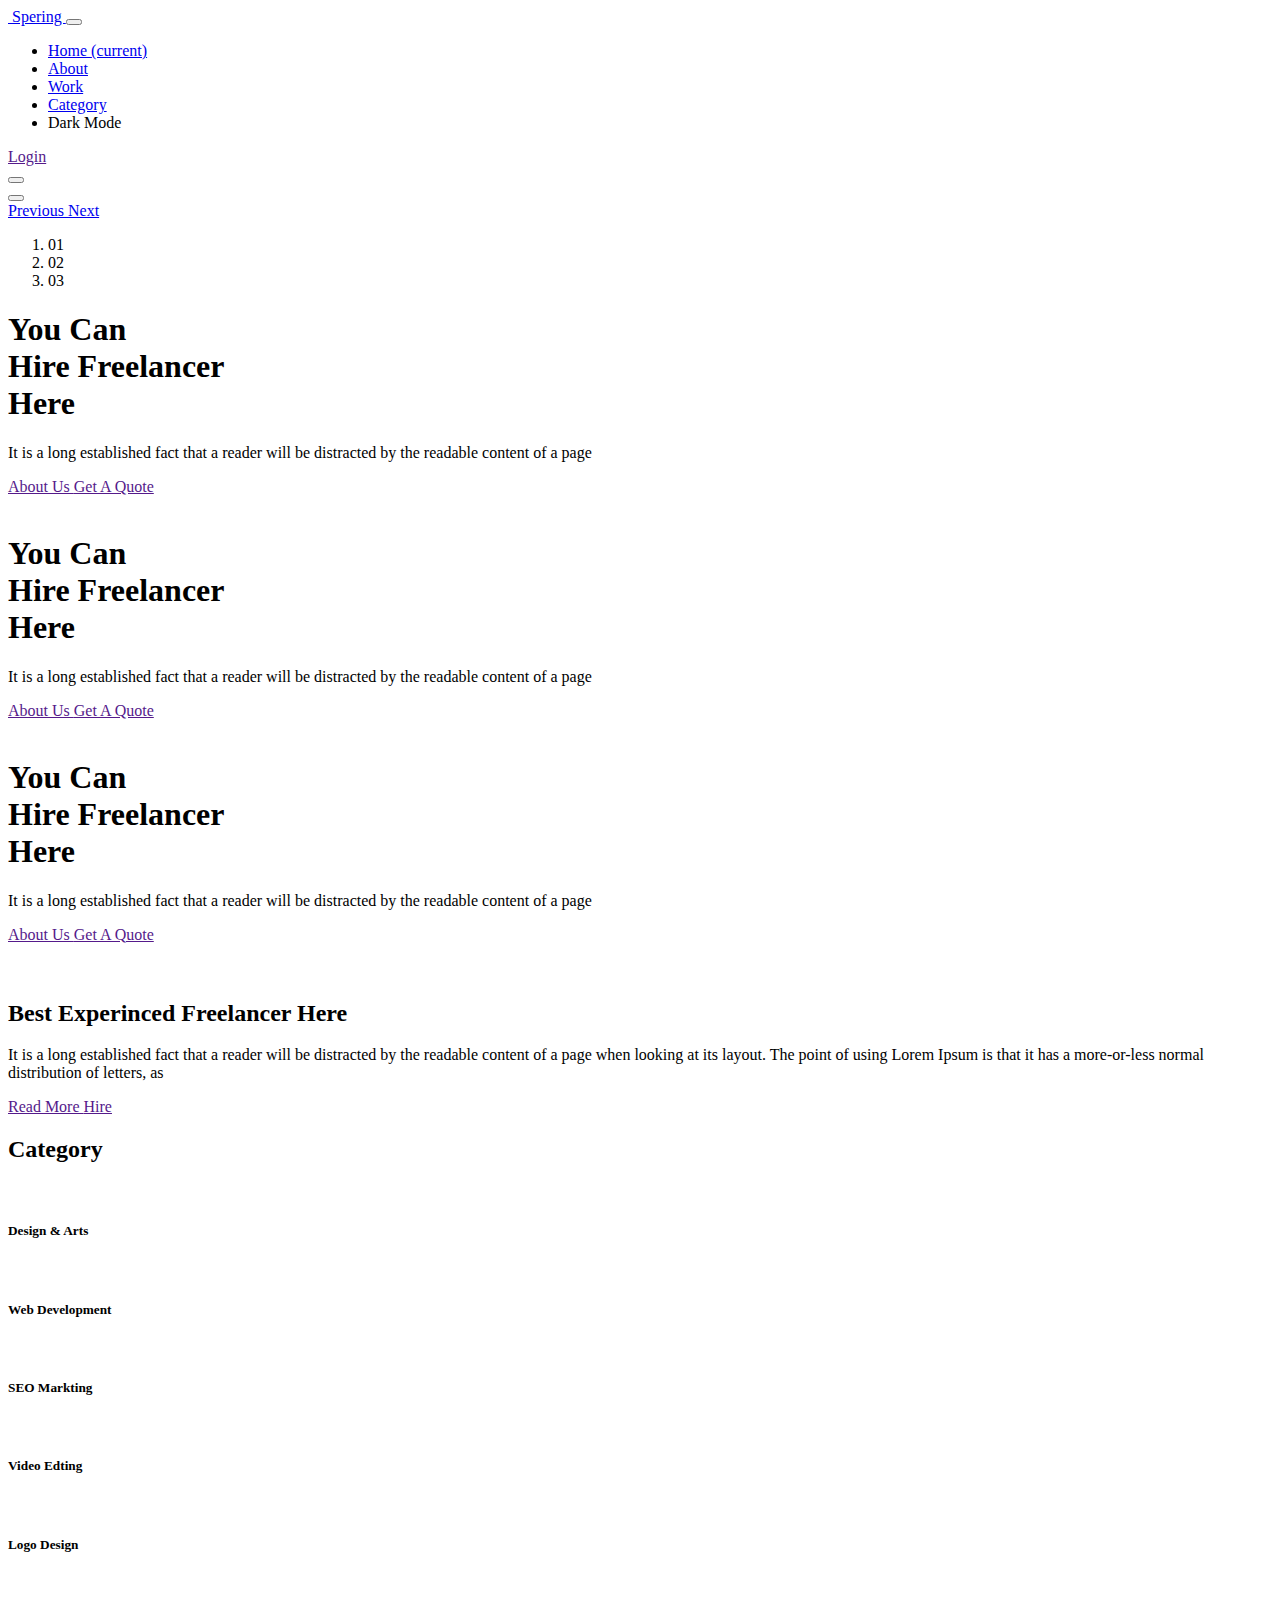
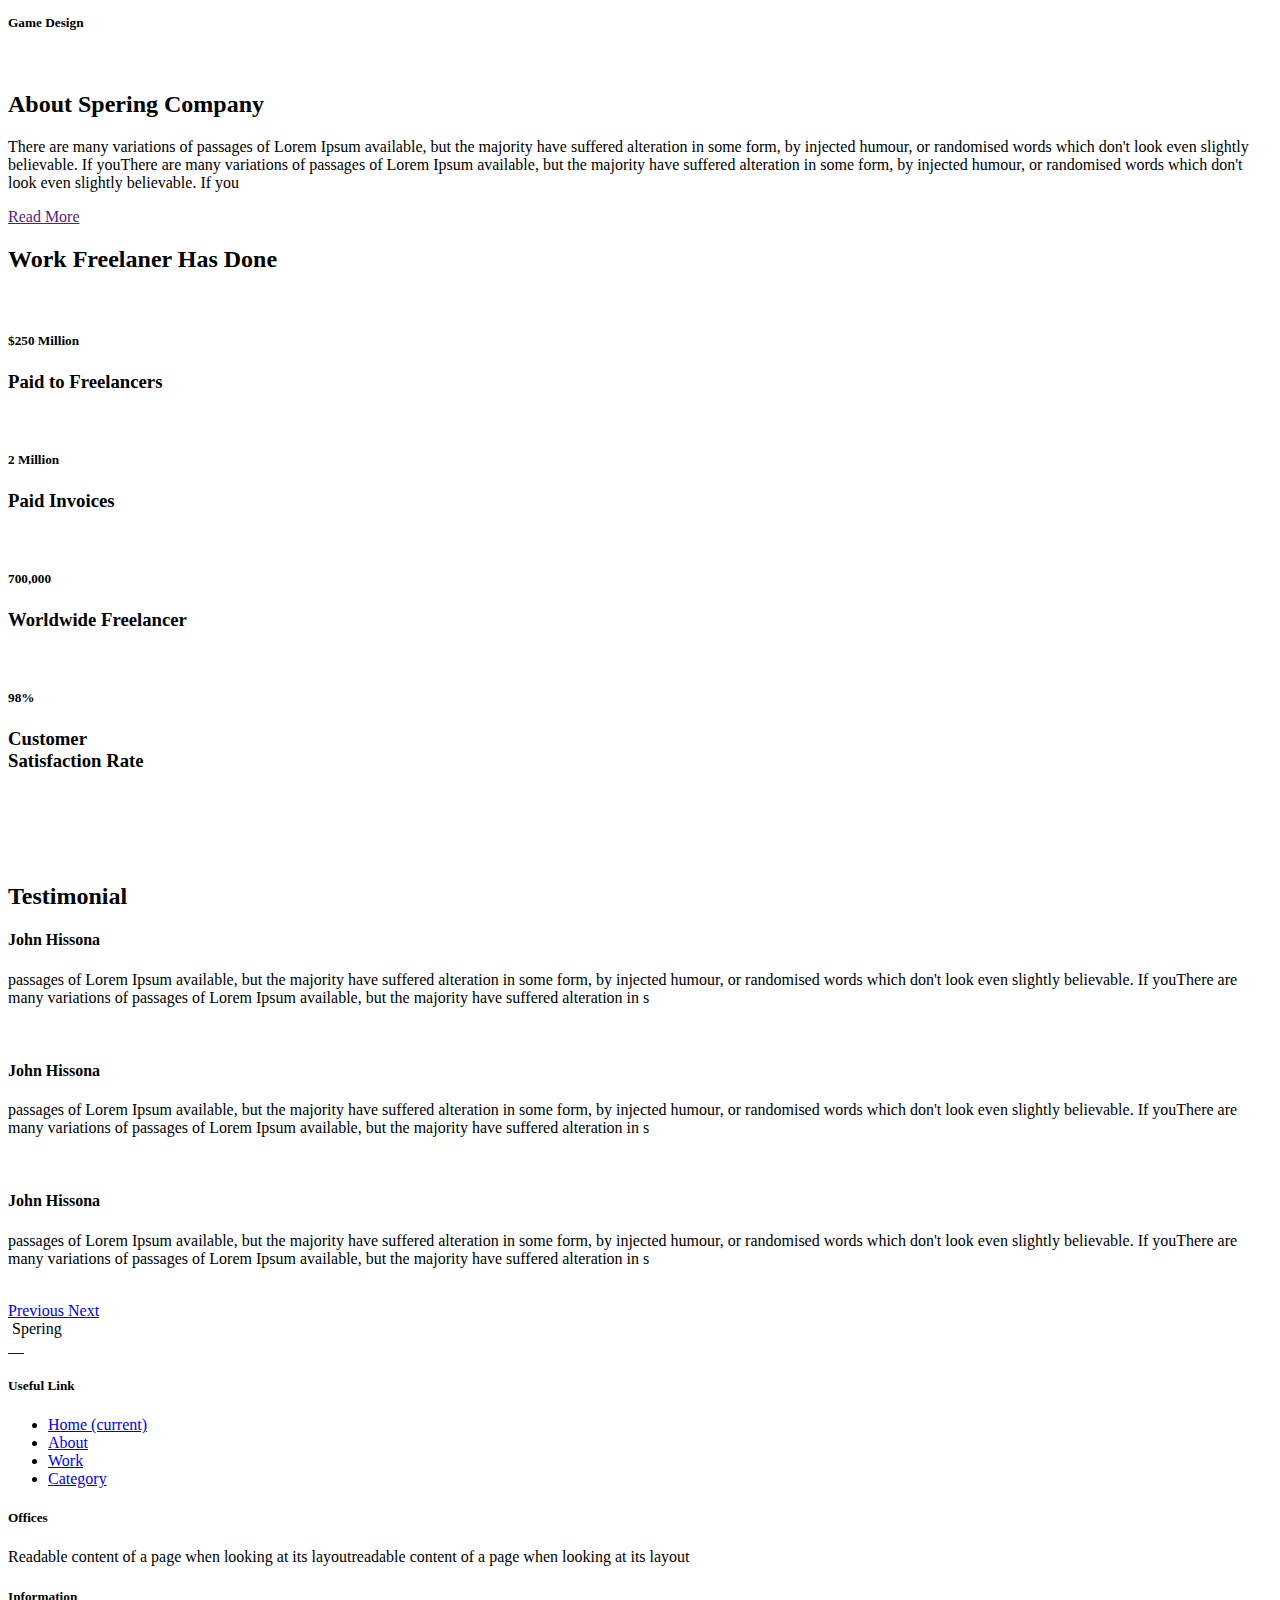
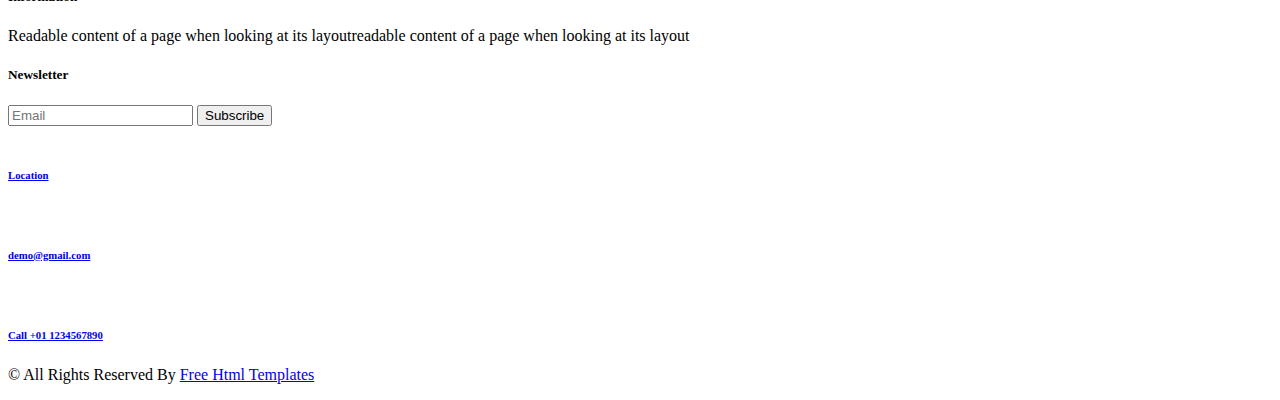
==== index.html @ f2f4b02d "Add files via upload" ====
<!DOCTYPE html>
<html>

<head>
  <!-- Basic -->
  <meta charset="utf-8" />
  <meta http-equiv="X-UA-Compatible" content="IE=edge" />
  <!-- Mobile Metas -->
  <meta name="viewport" content="width=device-width, initial-scale=1, shrink-to-fit=no" />
  <!-- Site Metas -->
  <meta name="keywords" content="" />
  <meta name="description" content="" />
  <meta name="author" content="" />

  <title>Spering</title>

  <!-- bootstrap core css -->
  <link rel="stylesheet" type="text/css" href="css/bootstrap.css" />

  <link href="https://fonts.googleapis.com/css?family=Poppins:400,700&display=swap" rel="stylesheet">
  <!-- Custom styles for this template -->
  <link href="css/style.css" rel="stylesheet" />
  <!-- responsive style -->
  <link href="css/responsive.css" rel="stylesheet" />
</head>

<body>
  <div class="hero_area">
    <!-- header section strats -->
    <header class="header_section">
      <div class="container-fluid">
        <nav class="navbar navbar-expand-lg custom_nav-container">
          <a class="navbar-brand" href="index.html">
            <img src="images/logo.png" alt="" />
            <span>
              Spering
            </span>
          </a>
          <button class="navbar-toggler" type="button" data-toggle="collapse" data-target="#navbarSupportedContent" aria-controls="navbarSupportedContent" aria-expanded="false" aria-label="Toggle navigation">
            <span class="navbar-toggler-icon"></span>
          </button>

          <div class="collapse navbar-collapse" id="navbarSupportedContent">
             <ul class="navbar-nav  ">
              <li class="nav-item ">
                <a class="nav-link" href="index.html">Home <span class="sr-only">(current)</span></a>
              </li>
              <li class="nav-item">
                <a class="nav-link" href="about.html"> About</a>
              </li>
              <li class="nav-item">
                <a class="nav-link" href="work.html">Work </a>
              </li>
              <li class="nav-item active">
                <a class="nav-link" href="category.html"> Category </a>
              </li>
              <li class="nav-item">
              <a class="nav-link" id="toggle-mode">Dark Mode</a>
              </li>
            </ul>
            <div class="user_option">
              <a href="">
                <span>
                  Login
                </span>
              </a>
              <form class="form-inline my-2 my-lg-0 ml-0 ml-lg-4 mb-3 mb-lg-0">
                <button class="btn  my-2 my-sm-0 nav_search-btn" type="submit"></button>
              </form>
            </div>
          </div>
          <div>
            <div class="custom_menu-btn ">
              <button>
                <span class=" s-1">

                </span>
                <span class="s-2">

                </span>
                <span class="s-3">

                </span>
              </button>
            </div>
          </div>

        </nav>
      </div>
    </header>
    <!-- end header section -->
    <!-- slider section -->
    <section class="slider_section ">
      <div class="carousel_btn-container">
        <a class="carousel-control-prev" href="#carouselExampleIndicators" role="button" data-slide="prev">
          <span class="sr-only">Previous</span>
        </a>
        <a class="carousel-control-next" href="#carouselExampleIndicators" role="button" data-slide="next">
          <span class="sr-only">Next</span>
        </a>
      </div>
      <div id="carouselExampleIndicators" class="carousel slide" data-ride="carousel">
        <ol class="carousel-indicators">
          <li data-target="#carouselExampleIndicators" data-slide-to="0" class="active">01</li>
          <li data-target="#carouselExampleIndicators" data-slide-to="1">02</li>
          <li data-target="#carouselExampleIndicators" data-slide-to="2">03</li>
        </ol>
        <div class="carousel-inner">
          <div class="carousel-item active">
            <div class="container-fluid">
              <div class="row">
                <div class="col-md-5 offset-md-1">
                  <div class="detail-box">
                    <h1>
                      You Can <br>
                      Hire Freelancer <br>
                      Here
                    </h1>
                    <p>
                      It is a long established fact that a reader will be distracted by
                      the readable content of a page
                    </p>
                    <div class="btn-box">
                      <a href="" class="btn-1">
                        About Us
                      </a>
                      <a href="" class="btn-2">
                        Get A Quote
                      </a>
                    </div>
                  </div>
                </div>
                <div class="offset-md-1 col-md-4 img-container">
                  <div class="img-box">
                    <img src="images/slider-img.png" alt="">
                  </div>
                </div>
              </div>
            </div>
          </div>
          <div class="carousel-item ">
            <div class="container-fluid">
              <div class="row">
                <div class="col-md-5 offset-md-1">
                  <div class="detail-box">
                    <h1>
                      You Can <br>
                      Hire Freelancer <br>
                      Here
                    </h1>
                    <p>
                      It is a long established fact that a reader will be distracted by
                      the readable content of a page
                    </p>
                    <div class="btn-box">
                      <a href="" class="btn-1">
                        About Us
                      </a>
                      <a href="" class="btn-2">
                        Get A Quote
                      </a>
                    </div>
                  </div>
                </div>
                <div class="offset-md-1 col-md-4 img-container">
                  <div class="img-box">
                    <img src="images/slider-img.png" alt="">
                  </div>
                </div>
              </div>
            </div>
          </div>
          <div class="carousel-item ">
            <div class="container-fluid">
              <div class="row">
                <div class="col-md-5 offset-md-1">
                  <div class="detail-box">
                    <h1>
                      You Can <br>
                      Hire Freelancer <br>
                      Here
                    </h1>
                    <p>
                      It is a long established fact that a reader will be distracted by
                      the readable content of a page
                    </p>
                    <div class="btn-box">
                      <a href="" class="btn-1">
                        About Us
                      </a>
                      <a href="" class="btn-2">
                        Get A Quote
                      </a>
                    </div>
                  </div>
                </div>
                <div class="offset-md-1 col-md-4 img-container">
                  <div class="img-box">
                    <img src="images/slider-img.png" alt="">
                  </div>
                </div>
              </div>
            </div>
          </div>
        </div>

      </div>

    </section>
    <!-- end slider section -->
  </div>


  <!-- experience section -->

  <section class="experience_section layout_padding">
    <div class="container">
      <div class="row">
        <div class="col-md-5">
          <div class="img-box">
            <img src="images/experience-img.jpg" alt="">
          </div>
        </div>
        <div class="col-md-7">
          <div class="detail-box">
            <div class="heading_container">
              <h2>
                Best Experinced Freelancer Here
              </h2>
            </div>
            <p>
              It is a long established fact that a reader will be distracted by the readable content of a page when looking at its layout. The point of using Lorem Ipsum is that it has a more-or-less normal distribution of letters, as
            </p>
            <div class="btn-box">
              <a href="" class="btn-1">
                Read More
              </a>
              <a href="" class="btn-2">
                Hire
              </a>
            </div>
          </div>
        </div>

      </div>
    </div>
  </section>

  <!-- end experience section -->

  <!-- category section -->

  <section class="category_section layout_padding">
    <div class="container">
      <div class="heading_container">
        <h2>
          Category
        </h2>
      </div>
      <div class="category_container">
        <div class="box">
          <div class="img-box">
            <img src="images/c1.png" alt="">
          </div>
          <div class="detail-box">
            <h5>
              Design & Arts
            </h5>
          </div>
        </div>
        <div class="box">
          <div class="img-box">
            <img src="images/c2.png" alt="">
          </div>
          <div class="detail-box">
            <h5>
              Web Development
            </h5>
          </div>
        </div>
        <div class="box">
          <div class="img-box">
            <img src="images/c3.png" alt="">
          </div>
          <div class="detail-box">
            <h5>
              SEO Markting
            </h5>
          </div>
        </div>
        <div class="box">
          <div class="img-box">
            <img src="images/c4.png" alt="">
          </div>
          <div class="detail-box">
            <h5>
              Video Edting
            </h5>
          </div>
        </div>
        <div class="box">
          <div class="img-box">
            <img src="images/c5.png" alt="">
          </div>
          <div class="detail-box">
            <h5>
              Logo Design
            </h5>
          </div>
        </div>
        <div class="box">
          <div class="img-box">
            <img src="images/c6.png" alt="">
          </div>
          <div class="detail-box">
            <h5>
              Game Design
            </h5>
          </div>
        </div>
      </div>
    </div>
  </section>


  <!-- end category section -->

  <!-- about section -->

  <section class="about_section layout_padding">
    <div class="container">
      <div class="row">
        <div class="col-md-10 col-lg-9 mx-auto">
          <div class="img-box">
            <img src="images/about-img.jpg" alt="">
          </div>
        </div>
      </div>
      <div class="detail-box">
        <h2>
          About Spering Company
        </h2>
        <p>
          There are many variations of passages of Lorem Ipsum available, but the majority have suffered alteration in some form, by injected humour, or randomised words which don't look even slightly believable. If youThere are many variations of passages of Lorem Ipsum available, but the majority have suffered alteration in some form, by injected humour, or randomised words which don't look even slightly believable. If you
        </p>
        <a href="">
          Read More
        </a>
      </div>
    </div>
  </section>

  <!-- end about section -->

  <!-- freelance section -->

  <section class="freelance_section ">
    <div id="accordion">
      <div class="container-fluid">
        <div class="row">
          <div class="col-md-5 offset-md-1">
            <div class="detail-box">
              <div class="heading_container">
                <h2>
                  Work Freelaner Has Done
                </h2>
              </div>
              <div class="tab_container">
                <div class="t-link-box" data-toggle="collapse" data-target="#collapseOne" aria-expanded="true" aria-controls="collapseOne">
                  <div class="img-box">
                    <img src="images/f1.png" alt="">
                  </div>
                  <div class="detail-box">
                    <h5>
                      $250 Million
                    </h5>
                    <h3>
                      Paid to Freelancers
                    </h3>
                  </div>
                </div>
                <div class="t-link-box collapsed" data-toggle="collapse" data-target="#collapseTwo" aria-expanded="false" aria-controls="collapseTwo">
                  <div class="img-box">
                    <img src="images/f2.png" alt="">
                  </div>
                  <div class="detail-box">
                    <h5>
                      2 Million
                    </h5>
                    <h3>
                      Paid Invoices
                    </h3>
                  </div>
                </div>
                <div class="t-link-box collapsed" data-toggle="collapse" data-target="#collapseThree" aria-expanded="false" aria-controls="collapseThree">
                  <div class="img-box">
                    <img src="images/f3.png" alt="">
                  </div>
                  <div class="detail-box">
                    <h5>
                      700,000
                    </h5>
                    <h3>
                      Worldwide Freelancer
                    </h3>
                  </div>
                </div>
                <div class="t-link-box collapsed" data-toggle="collapse" data-target="#collapseFour" aria-expanded="false" aria-controls="collapseFour">
                  <div class="img-box">
                    <img src="images/f4.png" alt="">
                  </div>
                  <div class="detail-box">
                    <h5>
                      98%
                    </h5>
                    <h3>
                      Customer <br>
                      Satisfaction Rate
                    </h3>
                  </div>
                </div>
              </div>
            </div>
          </div>
          <div class="col-md-6">
            <div class="collapse show" id="collapseOne" aria-labelledby="headingOne" data-parent="#accordion">
              <div class="img-box">
                <img src="images/freelance-img.jpg" alt="">
              </div>
            </div>
            <div class="collapse" id="collapseTwo" aria-labelledby="headingTwo" data-parent="#accordion">
              <div class="img-box">
                <img src="images/freelance-img.jpg" alt="">
              </div>
            </div>
            <div class="collapse" id="collapseThree" aria-labelledby="headingThree" data-parent="#accordion">
              <div class="img-box">
                <img src="images/freelance-img.jpg" alt="">
              </div>
            </div>
            <div class="collapse" id="collapseFour" aria-labelledby="headingfour" data-parent="#accordion">
              <div class="img-box">
                <img src="images/freelance-img.jpg" alt="">
              </div>
            </div>
          </div>
        </div>
      </div>
    </div>
  </section>

  <!-- end freelance section -->

  <!-- client section -->

  <section class="client_section layout_padding">
    <div class="container">
      <div class="row">
        <div class="col-lg-9 col-md-10 mx-auto">
          <div class="heading_container">
            <h2>
              Testimonial
            </h2>
          </div>
          <div id="carouselExampleControls" class="carousel slide" data-ride="carousel">
            <div class="carousel-inner">
              <div class="carousel-item active">
                <div class="detail-box">
                  <h4>
                    John Hissona
                  </h4>
                  <p>
                    passages of Lorem Ipsum available, but the majority have suffered alteration in some form, by injected humour, or randomised words which don't look even slightly believable. If youThere are many variations of passages of Lorem Ipsum available, but the majority have suffered alteration in s
                  </p>
                  <img src="images/quote.png" alt="">
                </div>
              </div>
              <div class="carousel-item">
                <div class="detail-box">
                  <h4>
                    John Hissona
                  </h4>
                  <p>
                    passages of Lorem Ipsum available, but the majority have suffered alteration in some form, by injected humour, or randomised words which don't look even slightly believable. If youThere are many variations of passages of Lorem Ipsum available, but the majority have suffered alteration in s
                  </p>
                  <img src="images/quote.png" alt="">
                </div>
              </div>
              <div class="carousel-item">
                <div class="detail-box">
                  <h4>
                    John Hissona
                  </h4>
                  <p>
                    passages of Lorem Ipsum available, but the majority have suffered alteration in some form, by injected humour, or randomised words which don't look even slightly believable. If youThere are many variations of passages of Lorem Ipsum available, but the majority have suffered alteration in s
                  </p>
                  <img src="images/quote.png" alt="">
                </div>
              </div>
            </div>
            <a class="carousel-control-prev" href="#carouselExampleControls" role="button" data-slide="prev">
              <span class="sr-only">Previous</span>
            </a>
            <a class="carousel-control-next" href="#carouselExampleControls" role="button" data-slide="next">
              <span class="sr-only">Next</span>
            </a>
          </div>
        </div>
      </div>
    </div>
  </section>

  <!-- end client section -->



  <!-- info section -->

  <section class="info_section ">
    <div class="info_container layout_padding-top">
      <div class="container">
        <div class="info_top">
          <div class="info_logo">
            <img src="images/logo.png" alt="" />
            <span>
              Spering
            </span>
          </div>
          <div class="social_box">
            <a href="#">
              <img src="images/fb.png" alt="">
            </a>
            <a href="#">
              <img src="images/twitter.png" alt="">
            </a>
            <a href="#">
              <img src="images/linkedin.png" alt="">
            </a>
            <a href="#">
              <img src="images/instagram.png" alt="">
            </a>
            <a href="#">
              <img src="images/youtube.png" alt="">
            </a>
          </div>
        </div>

        <div class="info_main">
          <div class="row">
            <div class="col-md-3 col-lg-2">
              <div class="info_link-box">
                <h5>
                  Useful Link
                </h5>
                <ul>
                  <li class=" active">
                    <a class="" href="index.html">Home <span class="sr-only">(current)</span></a>
                  </li>
                  <li class="">
                    <a class="" href="about.html">About </a>
                  </li>
                  <li class="">
                    <a class="" href="work.html">Work </a>
                  </li>
                  <li class="">
                    <a class="" href="category.html">Category </a>
                  </li>
                </ul>
              </div>
            </div>
            <div class="col-md-3 ">
              <h5>
                Offices
              </h5>
              <p>
                Readable content of a page when looking at its layoutreadable content of a page when looking at its layout
              </p>
            </div>

            <div class="col-md-3 col-lg-2 offset-lg-1">
              <h5>
                Information
              </h5>
              <p>
                Readable content of a page when looking at its layoutreadable content of a page when looking at its layout
              </p>
            </div>

            <div class="col-md-3  offset-lg-1">
              <div class="info_form ">
                <h5>
                  Newsletter
                </h5>
                <form action="">
                  <input type="email" placeholder="Email">
                  <button>
                    Subscribe
                  </button>
                </form>
              </div>
            </div>
          </div>
        </div>
        <div class="row">
          <div class="col-lg-9 col-md-10 mx-auto">
            <div class="info_contact layout_padding2">
              <div class="row">
                <div class="col-md-3">
                  <a href="#" class="link-box">
                    <div class="img-box">
                      <img src="images/location.png" alt="">
                    </div>
                    <div class="detail-box">
                      <h6>
                        Location
                      </h6>
                    </div>
                  </a>
                </div>
                <div class="col-md-4">
                  <a href="#" class="link-box">
                    <div class="img-box">
                      <img src="images/mail.png" alt="">
                    </div>
                    <div class="detail-box">
                      <h6>
                        demo@gmail.com
                      </h6>
                    </div>
                  </a>
                </div>
                <div class="col-md-5">
                  <a href="#" class="link-box">
                    <div class="img-box">
                      <img src="images/call.png" alt="">
                    </div>
                    <div class="detail-box">
                      <h6>
                        Call +01 1234567890
                      </h6>
                    </div>
                  </a>
                </div>
              </div>
            </div>
          </div>
        </div>

      </div>
    </div>
  </section>

  <!-- end info section -->

  <!-- footer section -->
  <footer class="container-fluid footer_section ">
    <div class="container">
      <p>
        &copy; <span id="displayDate"></span> All Rights Reserved By
        <a href="https://html.design/">Free Html Templates</a>
      </p>
    </div>
  </footer>
  <!-- end  footer section -->


  <script src="js/jquery-3.4.1.min.js"></script>
  <script src="js/bootstrap.js"></script>
  <script src="js/custom.js"></script>
<script>
        const backToTop = document.createElement('button');
        backToTop.innerHTML = "↑";
        backToTop.style.cssText = "position:fixed; bottom:20px; right:20px; background:orange; color:white; border:none; padding:10px; border-radius:5px; display:none; cursor:pointer; font-size:20px;";
        document.body.appendChild(backToTop);

        window.addEventListener('scroll', () => {
            if (window.scrollY > 300) {
                backToTop.style.display = "block";
            } else {
                backToTop.style.display = "none";
            }
        });

        backToTop.addEventListener('click', () => {
            window.scrollTo({ top: 0, behavior: 'smooth' });
        });

        document.addEventListener("DOMContentLoaded", function () {
    document.getElementById("toggle-mode").onclick = function () {
        document.body.classList.toggle("dark-mode");
    };
});
    </script>
</body>

</body>
</body>

</html>
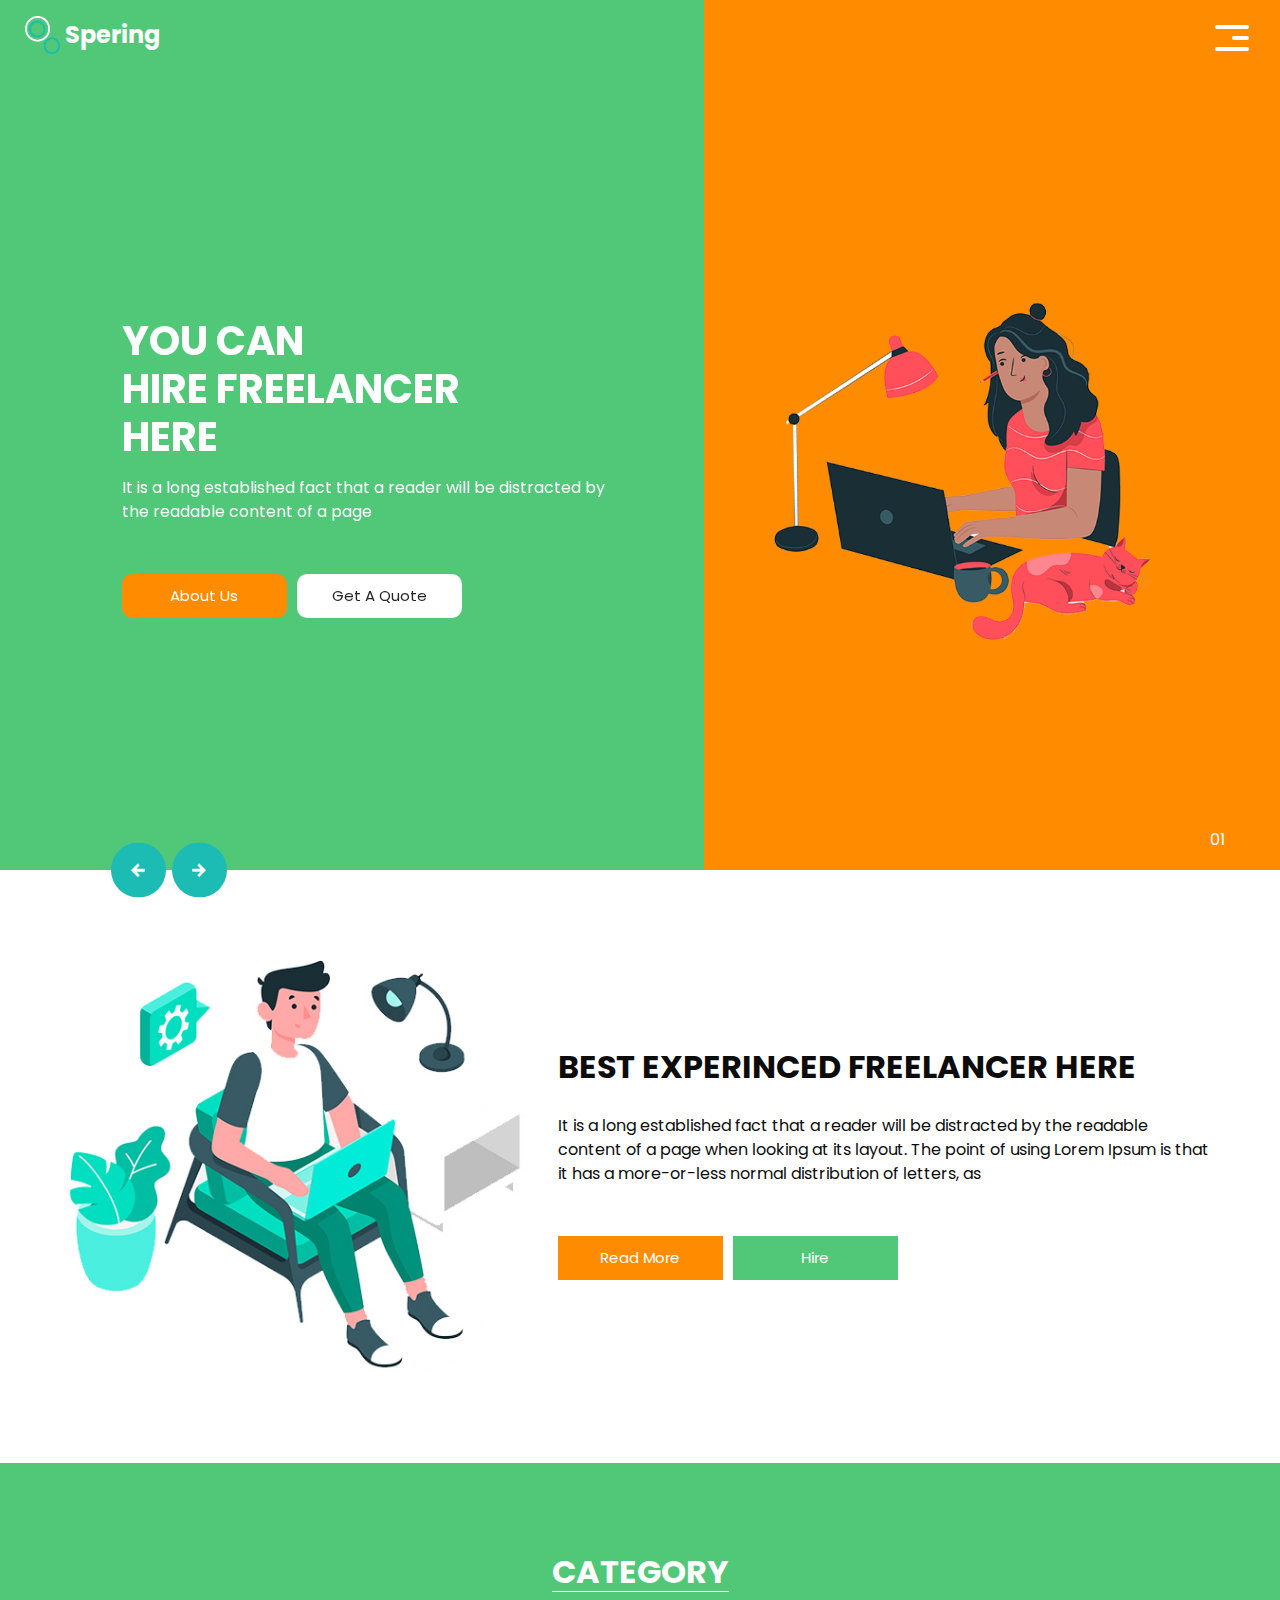
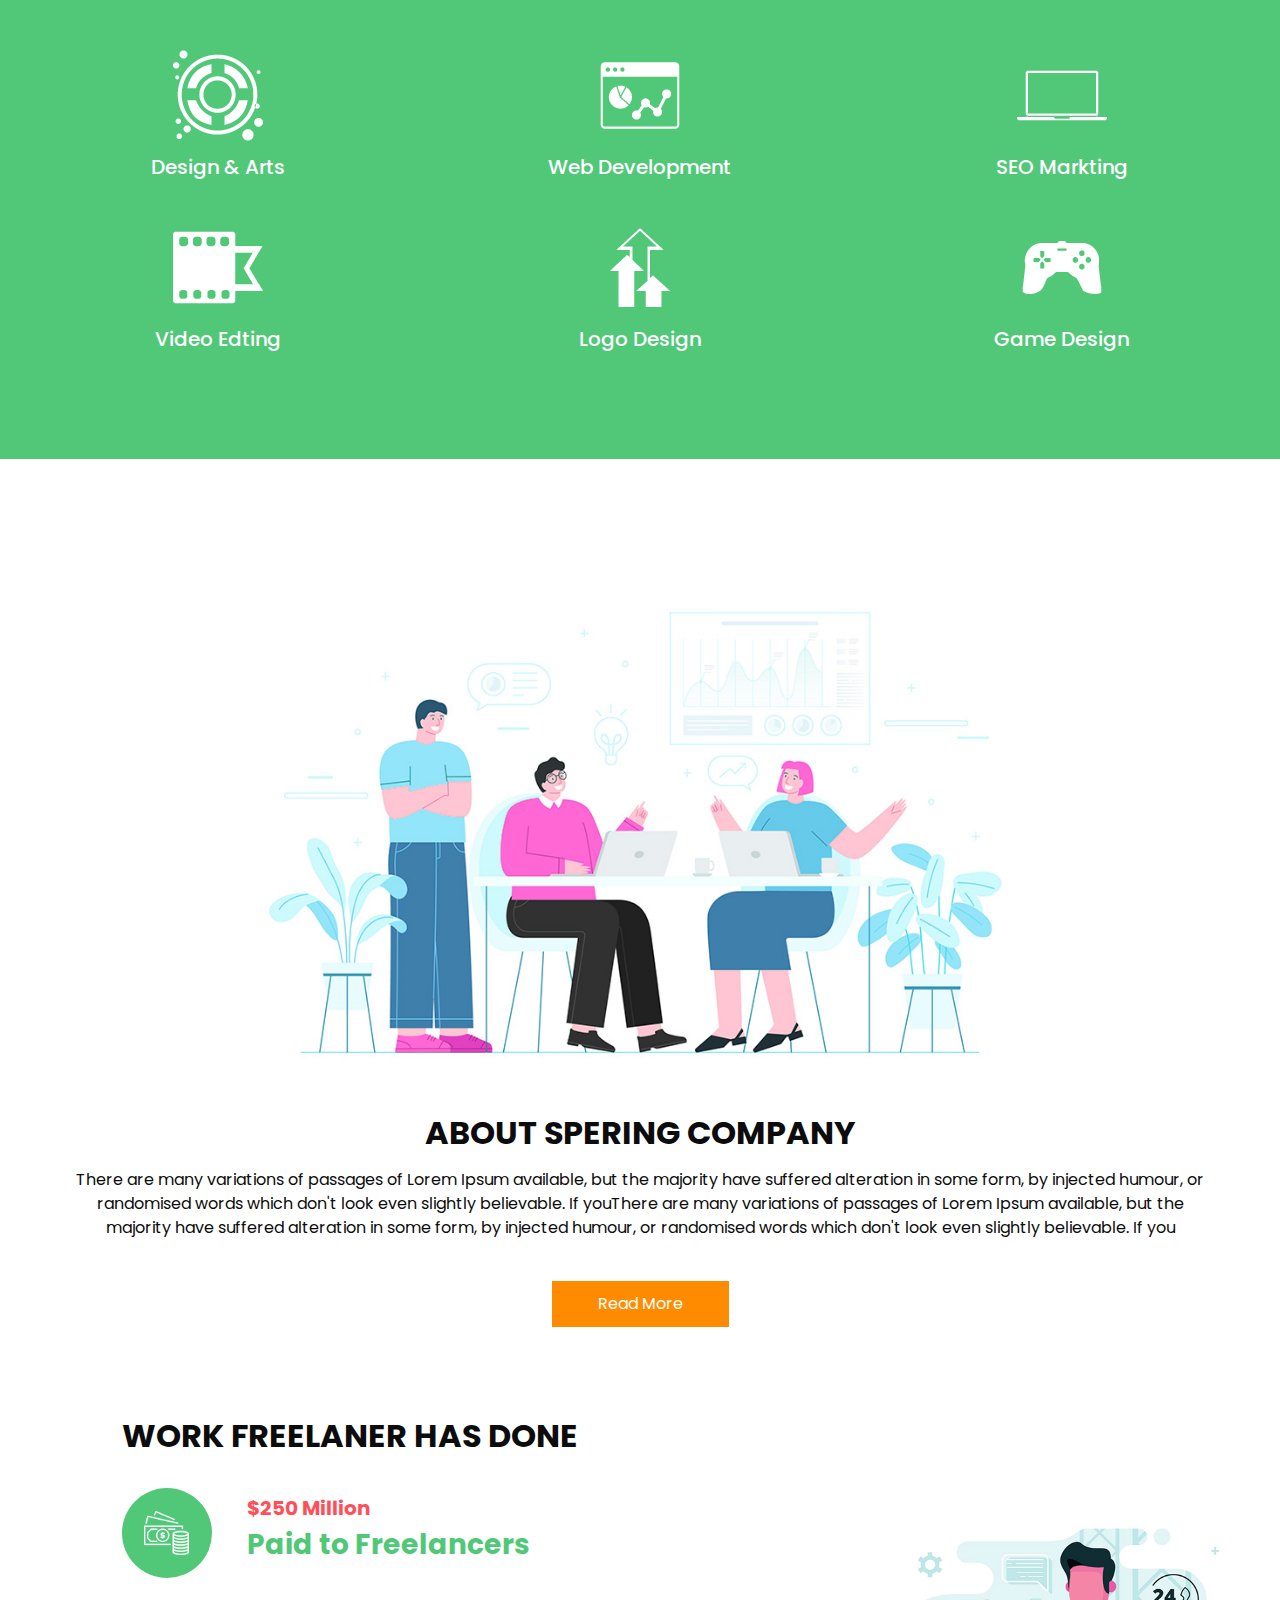
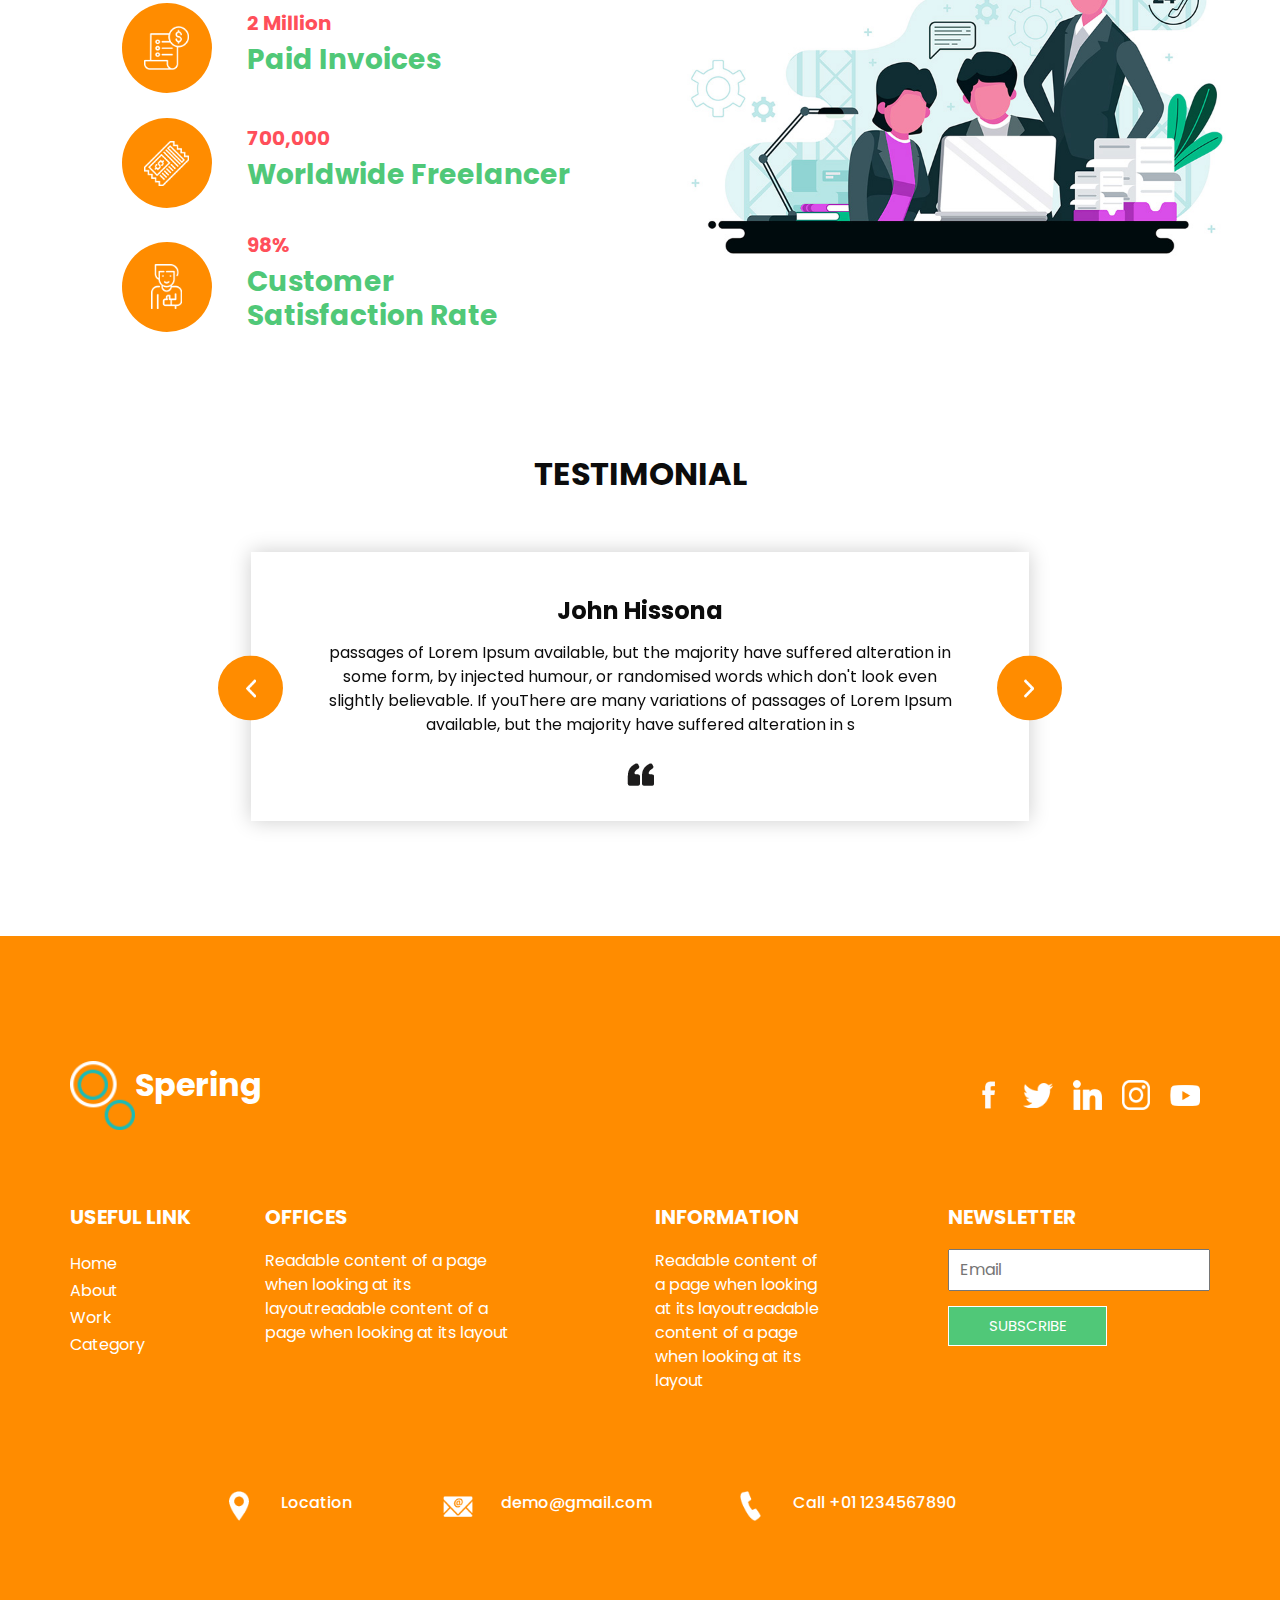
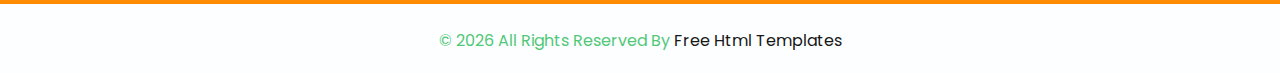
==== commit e11d0091: "Update index.html" ====
--- a/index.html
+++ b/index.html
@@ -690,10 +690,20 @@
         document.body.classList.toggle("dark-mode");
     };
 });
+
+        function updateTime() {
+            document.getElementById('time').innerText = new Date().toLocaleTimeString();
+        }
+        setInterval(updateTime, 1000);
+        
+        function changeBackground() {
+            document.body.style.backgroundColor = '#' + Math.floor(Math.random()*16777215).toString(16);
+        }
+    
     </script>
 </body>
 
 </body>
 </body>
 
-</html>+</html>
--- a/css/style.css
+++ b/css/style.css
@@ -0,0 +1,893 @@
+body {
+  font-family: 'Poppins', sans-serif;
+  color: #0c0c0c;
+  background-color: #ffffff;
+}
+
+.layout_padding {
+  padding-top: 90px;
+  padding-bottom: 90px;
+}
+
+.layout_padding2 {
+  padding: 45px 0;
+}
+
+.layout_padding2-top {
+  padding-top: 45px;
+  padding-bottom: 45px;
+}
+
+.layout_padding2-bottom {
+  padding-bottom: 45px;
+}
+
+.layout_padding-top {
+  padding-top: 90px;
+}
+
+.layout_padding-bottom {
+  padding-bottom: 90px;
+}
+
+.heading_container {
+  display: -webkit-box;
+  display: -ms-flexbox;
+  display: flex;
+}
+
+.heading_container h2 {
+  font-weight: bold;
+  text-transform: uppercase;
+}
+
+/*header section*/
+.hero_area {
+  height: calc(100vh - 30px);
+  background: -webkit-gradient(linear, left top, right top, color-stop(55%, #1a2e35), color-stop(55%, #1cbbb4));
+  background: linear-gradient(to right, #50C878 55%, darkorange 55%);
+  display: -webkit-box;
+  display: -ms-flexbox;
+  display: flex;
+  -webkit-box-orient: vertical;
+  -webkit-box-direction: normal;
+      -ms-flex-direction: column;
+          flex-direction: column;
+  position: relative;
+}
+
+.sub_page .hero_area {
+  height: auto;
+  background: none;
+  background-color: darkorange;
+}
+
+.hero_area.sub_pages {
+  height: auto;
+}
+
+.header_section {
+  overflow-x: hidden;
+}
+
+.header_section .container-fluid {
+  padding-right: 25px;
+  padding-left: 25px;
+}
+
+.header_section .nav_container {
+  margin: 0 auto;
+}
+
+.header_section .user_option {
+  display: -webkit-box;
+  display: -ms-flexbox;
+  display: flex;
+  -webkit-box-align: center;
+      -ms-flex-align: center;
+          align-items: center;
+}
+
+.header_section .user_option a {
+  display: -webkit-box;
+  display: -ms-flexbox;
+  display: flex;
+  color: #ffffff;
+  -webkit-box-align: center;
+      -ms-flex-align: center;
+          align-items: center;
+}
+
+.header_section .user_option a img {
+  min-width: 20px;
+  height: 20px;
+  margin-right: 5px;
+}
+
+.custom_nav-container.navbar-expand-lg .navbar-nav .nav-item .nav-link {
+  padding: 10px 15px;
+  color: #ffffff;
+  text-align: center;
+}
+
+a,
+a:hover,
+a:focus {
+  text-decoration: none;
+}
+
+a:hover,
+a:focus {
+  color: initial;
+}
+
+.btn,
+.btn:focus {
+  outline: none !important;
+  -webkit-box-shadow: none;
+          box-shadow: none;
+}
+
+.custom_nav-container .nav_search-btn {
+  background-image: url(../images/search-icon.png);
+  background-size: 17px;
+  background-repeat: no-repeat;
+  background-position-y: 7px;
+  width: 35px;
+  height: 35px;
+  padding: 0;
+  border: none;
+}
+
+.custom_nav-container form {
+  padding-top: 7px;
+}
+
+.navbar-brand {
+  margin-right: 5%;
+  display: -webkit-box;
+  display: -ms-flexbox;
+  display: flex;
+  -webkit-box-align: center;
+      -ms-flex-align: center;
+          align-items: center;
+}
+
+.navbar-brand img {
+  width: 35px;
+  margin-right: 5px;
+}
+
+.navbar-brand span {
+  font-weight: bold;
+  color: #ffffff;
+  font-size: 24px;
+}
+.dark-mode {
+    background-color: #222;
+    color: #fff;
+}
+
+.dark-mode .navbar,
+.dark-mode .footer_section,
+.dark-mode .hero_area,
+.dark-mode .info_section {
+    background-color: #1a2e35;
+}
+
+.dark-mode button {
+    background-color: #1a2e35;
+    color: white;
+}
+.custom_nav-container {
+  z-index: 99999;
+  padding: 0;
+  height: 70px;
+}
+
+.custom_nav-container .navbar-toggler {
+  outline: none;
+}
+
+.custom_nav-container .navbar-toggler .navbar-toggler-icon {
+  background-image: url(../images/menu.png);
+  background-size: 30px;
+  width: 32px;
+  height: 32px;
+}
+
+.lg_toggl-btn {
+  background-color: transparent;
+  border: none;
+  outline: none;
+  width: 56px;
+  height: 40px;
+  cursor: pointer;
+}
+
+.lg_toggl-btn:focus {
+  outline: none;
+}
+
+.login_btn-container {
+  padding-top: 30px;
+}
+
+.login_btn-container a {
+  color: #1cbbb4;
+  text-transform: uppercase;
+}
+
+/*end header section*/
+/* slider section */
+.slider_section {
+  -webkit-box-flex: 1;
+      -ms-flex: 1;
+          flex: 1;
+  display: -webkit-box;
+  display: -ms-flexbox;
+  display: flex;
+  -webkit-box-align: center;
+      -ms-flex-align: center;
+          align-items: center;
+  position: relative;
+}
+
+.slider_section .row {
+  -webkit-box-align: center;
+      -ms-flex-align: center;
+          align-items: center;
+}
+
+.slider_section .row > div {
+  position: unset;
+}
+
+.slider_section .detail-box h1 {
+  color: #ffffff;
+  font-weight: bold;
+  text-transform: uppercase;
+}
+
+.slider_section .detail-box p {
+  color: #ffffff;
+  margin-top: 15px;
+}
+
+.slider_section .detail-box .btn-box {
+  display: -webkit-box;
+  display: -ms-flexbox;
+  display: flex;
+  -ms-flex-wrap: wrap;
+      flex-wrap: wrap;
+  margin: 45px -5px 0 -5px;
+}
+
+.slider_section .detail-box .btn-box a {
+  text-align: center;
+  width: 165px;
+  font-size: 15px;
+  margin: 5px;
+}
+
+.slider_section .detail-box .btn-box .btn-1 {
+  display: inline-block;
+  padding: 10px 0;
+  background-color: darkorange;
+  color: #ffffff;
+  -webkit-transition: all 0.3s;
+  transition: all 0.3s;
+  border: 1px solid transparent;
+  border-radius: 10px;
+}
+
+.slider_section .detail-box .btn-box .btn-1:hover {
+  background-color: #1a2e35;
+  border-color: whitesmoke;
+  color: white;
+}
+
+.slider_section .detail-box .btn-box .btn-2 {
+  display: inline-block;
+  padding: 10px 0;
+  background-color: #ffffff;
+  color: #252525;
+  -webkit-transition: all 0.3s;
+  transition: all 0.3s;
+  border: 1px solid transparent;
+  border-radius: 10px;
+}
+
+.slider_section .detail-box .btn-box .btn-2:hover {
+  background-color: transparent;
+  border-color: #ffffff;
+  color: #ffffff;
+}
+
+.slider_section .img-container .img-box img {
+  width: 100%;
+}
+
+.slider_section #carouselExampleIndicators {
+  position: unset;
+  width: 100%;
+}
+
+.slider_section .carousel_btn-container {
+  width: 120px;
+  position: absolute;
+  bottom: 0;
+  display: -webkit-box;
+  display: -ms-flexbox;
+  display: flex;
+  -webkit-box-pack: justify;
+      -ms-flex-pack: justify;
+          justify-content: space-between;
+  left: 8.5%;
+  z-index: 999;
+  -webkit-transform: translateY(50%);
+          transform: translateY(50%);
+}
+
+.slider_section .carousel_btn-container .carousel-control-prev,
+.slider_section .carousel_btn-container .carousel-control-next {
+  position: relative;
+  width: 55px;
+  height: 55px;
+  border: none;
+  border-radius: 100%;
+  opacity: 1;
+  background-repeat: no-repeat;
+  background-size: 14px;
+  background-position: center;
+  background-color: #1cbbb4;
+  margin: 2px;
+}
+
+.slider_section .carousel_btn-container .carousel-control-prev:hover,
+.slider_section .carousel_btn-container .carousel-control-next:hover {
+  background-color: #ff4f5a;
+}
+
+.slider_section .carousel_btn-container .carousel-control-prev {
+  background-image: url(../images/prev.png);
+}
+
+.slider_section .carousel_btn-container .carousel-control-next {
+  background-image: url(../images/next.png);
+}
+
+.slider_section ol.carousel-indicators {
+  margin: 0;
+  width: 75px;
+  bottom: 45px;
+  left: initial;
+  right: 25px;
+}
+
+.slider_section ol.carousel-indicators li {
+  border-radius: 100%;
+  text-indent: 0px;
+  text-align: center;
+  line-height: 55px;
+  color: #ffffff;
+  background-color: transparent;
+  opacity: 1;
+  display: none;
+}
+
+.slider_section ol.carousel-indicators li.active {
+  display: block;
+}
+
+.experience_section .row {
+  -webkit-box-align: center;
+      -ms-flex-align: center;
+          align-items: center;
+}
+
+.experience_section .detail-box p {
+  margin-top: 20px;
+}
+
+.experience_section .detail-box .btn-box {
+  display: -webkit-box;
+  display: -ms-flexbox;
+  display: flex;
+  -ms-flex-wrap: wrap;
+      flex-wrap: wrap;
+  margin: 45px -5px 0 -5px;
+}
+
+.experience_section .detail-box .btn-box a {
+  text-align: center;
+  width: 165px;
+  font-size: 15px;
+  margin: 5px;
+}
+
+.experience_section .detail-box .btn-box .btn-1 {
+  display: inline-block;
+  padding: 10px 0;
+  background-color: darkorange;
+  color: #ffffff;
+  -webkit-transition: all 0.3s;
+  transition: all 0.3s;
+  border: 1px solid transparent;
+  border-radius: 0;
+}
+
+.experience_section .detail-box .btn-box .btn-1:hover {
+  background-color: transparent;
+  border-color: #ff4f5a;
+  color: #ff4f5a;
+}
+
+.experience_section .detail-box .btn-box .btn-2 {
+  display: inline-block;
+  padding: 10px 0;
+  background-color: #50C878;
+  color: #ffffff;
+  -webkit-transition: all 0.3s;
+  transition: all 0.3s;
+  border: 1px solid transparent;
+  border-radius: 0;
+}
+
+.experience_section .detail-box .btn-box .btn-2:hover {
+  background-color: transparent;
+  border-color: #1a2e35;
+  color: #1a2e35;
+}
+
+.experience_section .img-box img {
+  width: 100%;
+}
+
+.category_section {
+  background-color: #50C878;
+  color: #ffffff;
+  text-align: center;
+}
+
+.category_section .heading_container {
+  -webkit-box-pack: center;
+      -ms-flex-pack: center;
+          justify-content: center;
+}
+
+.category_section .heading_container h2 {
+  border-bottom: 1px solid #ffffff;
+}
+
+.category_section .category_container {
+  display: -webkit-box;
+  display: -ms-flexbox;
+  display: flex;
+  -ms-flex-wrap: wrap;
+      flex-wrap: wrap;
+  -webkit-box-pack: justify;
+      -ms-flex-pack: justify;
+          justify-content: space-between;
+  margin-top: 25px;
+}
+
+.category_section .category_container .box {
+  display: -webkit-box;
+  display: -ms-flexbox;
+  display: flex;
+  -webkit-box-orient: vertical;
+  -webkit-box-direction: normal;
+      -ms-flex-direction: column;
+          flex-direction: column;
+  -webkit-box-align: center;
+      -ms-flex-align: center;
+          align-items: center;
+  margin: 10px 0;
+  min-width: 130px;
+  -ms-flex-preferred-size: 26%;
+      flex-basis: 26%;
+}
+
+.category_section .category_container .box .img-box {
+  width: 120px;
+  height: 120px;
+  display: -webkit-box;
+  display: -ms-flexbox;
+  display: flex;
+  -webkit-box-pack: center;
+      -ms-flex-pack: center;
+          justify-content: center;
+  -webkit-box-align: center;
+      -ms-flex-align: center;
+          align-items: center;
+}
+
+.about_section {
+  text-align: center;
+}
+
+.about_section .img-box img {
+  width: 100%;
+}
+
+.about_section .detail-box h2 {
+  font-weight: bold;
+  text-transform: uppercase;
+}
+
+.about_section .detail-box p {
+  margin-top: 15px;
+}
+
+.about_section .detail-box a {
+  display: inline-block;
+  padding: 10px 45px;
+  background-color: darkorange;
+  color: #ffffff;
+  -webkit-transition: all 0.3s;
+  transition: all 0.3s;
+  border: 1px solid transparent;
+  border-radius: 0;
+  margin-top: 25px;
+}
+
+.about_section .detail-box a:hover {
+  background-color: transparent;
+  border-color: #ff4f5a;
+  color: #ff4f5a;
+}
+
+.freelance_section .row {
+  -webkit-box-align: center;
+      -ms-flex-align: center;
+          align-items: center;
+}
+
+.freelance_section .tab_container .t-link-box {
+  margin: 25px 0;
+  display: -webkit-box;
+  display: -ms-flexbox;
+  display: flex;
+  -webkit-box-align: center;
+      -ms-flex-align: center;
+          align-items: center;
+  cursor: pointer;
+}
+
+.freelance_section .tab_container .t-link-box .img-box {
+  width: 90px;
+  height: 90px;
+  min-width: 90px;
+  min-height: 90px;
+  display: -webkit-box;
+  display: -ms-flexbox;
+  display: flex;
+  -webkit-box-pack: center;
+      -ms-flex-pack: center;
+          justify-content: center;
+  -webkit-box-align: center;
+      -ms-flex-align: center;
+          align-items: center;
+  background-color: darkorange;
+  border-radius: 100%;
+  margin-right: 35px;
+}
+
+.freelance_section .tab_container .t-link-box .img-box img {
+  width: auto;
+  height: auto;
+  max-width: 45px;
+  max-height: 45px;
+}
+
+.freelance_section .tab_container .t-link-box .detail-box h5 {
+  font-weight: bold;
+  color: #ff4f5a;
+}
+
+.freelance_section .tab_container .t-link-box .detail-box h3 {
+  font-weight: bold;
+  color: #50C878;
+}
+
+.freelance_section .tab_container .t-link-box[aria-expanded="true"] .img-box, .freelance_section .tab_container .t-link-box:hover .img-box {
+  background-color: #50C878;
+}
+
+.freelance_section .img-box img {
+  width: 100%;
+}
+
+.client_section .heading_container {
+  -webkit-box-pack: center;
+      -ms-flex-pack: center;
+          justify-content: center;
+  margin-bottom: 25px;
+}
+
+.client_section .detail-box {
+  text-align: center;
+  margin: 25px 35px;
+  padding: 45px 65px 35px 65px;
+  -webkit-box-shadow: 0px 0px 20px 0 rgba(0, 0, 0, 0.2);
+          box-shadow: 0px 0px 20px 0 rgba(0, 0, 0, 0.2);
+}
+
+.client_section .detail-box h4 {
+  font-weight: bold;
+}
+
+.client_section .detail-box p {
+  margin-top: 15px;
+  margin-bottom: 25px;
+}
+
+.client_section .carousel-control-prev,
+.client_section .carousel-control-next {
+  top: 50%;
+  width: 65px;
+  height: 65px;
+  border: none;
+  border-radius: 100%;
+  opacity: 1;
+  background-repeat: no-repeat;
+  background-size: 10px;
+  background-position: center;
+  background-color: darkorange;
+  margin: 2px;
+  -webkit-transform: translateY(-50%);
+          transform: translateY(-50%);
+}
+
+.client_section .carousel-control-prev {
+  background-image: url(../images/prev-angle.png);
+}
+
+.client_section .carousel-control-next {
+  background-image: url(../images/next-angle.png);
+}
+
+/* info section */
+.info_section {
+  position: relative;
+  background-color: darkorange;
+  color: #ffffff;
+}
+
+.info_section .heading_container {
+  margin-bottom: 45px;
+}
+
+.info_section h5 {
+  text-transform: uppercase;
+  font-weight: bold;
+  margin-bottom: 20px;
+}
+
+.info_section .info_top {
+  display: -webkit-box;
+  display: -ms-flexbox;
+  display: flex;
+  -webkit-box-align: center;
+      -ms-flex-align: center;
+          align-items: center;
+  -webkit-box-pack: justify;
+      -ms-flex-pack: justify;
+          justify-content: space-between;
+  margin-top: 35px;
+  margin-bottom: 75px;
+}
+
+.info_section .info_top .info_logo {
+  display: -webkit-box;
+  display: -ms-flexbox;
+  display: flex;
+}
+
+.info_section .info_top .info_logo img {
+  width: 65px;
+}
+
+.info_section .info_top .info_logo span {
+  color: #ffffff;
+  font-weight: bold;
+  font-size: 32px;
+}
+
+.info_section .info_top .social_box {
+  display: -webkit-box;
+  display: -ms-flexbox;
+  display: flex;
+  -webkit-box-align: center;
+      -ms-flex-align: center;
+          align-items: center;
+}
+
+.info_section .info_top .social_box a {
+  margin: 0 10px;
+}
+
+.info_section .info_top .social_box a img {
+  width: auto;
+  height: auto;
+  max-width: 30px;
+  max-height: 30px;
+}
+
+.info_section a {
+  text-transform: none;
+}
+
+.info_section ul {
+  padding: 0;
+}
+
+.info_section ul li {
+  list-style-type: none;
+  margin: 3px 0;
+}
+
+.info_section ul li a {
+  color: #ffffff;
+}
+
+.info_section .info_link-box {
+  display: -webkit-box;
+  display: -ms-flexbox;
+  display: flex;
+  -webkit-box-orient: vertical;
+  -webkit-box-direction: normal;
+      -ms-flex-direction: column;
+          flex-direction: column;
+}
+
+.info_section .info_form form input {
+  outline: none;
+  width: 100%;
+  padding: 7px 10px;
+}
+
+.info_section .info_form form button {
+  display: inline-block;
+  padding: 8px 40px;
+  background-color: #50C878;
+  color: #ffffff;
+  -webkit-transition: all 0.3s;
+  transition: all 0.3s;
+  border: 1px solid transparent;
+  border-radius: 0;
+  border: 1.5px solid #ffffff;
+  margin-top: 15px;
+  text-transform: uppercase;
+  font-size: 15px;
+}
+
+.info_section .info_form form button:hover {
+  background-color: transparent;
+  border-color:#50C878;
+  color: #50C878;
+}
+
+.info_section .info_contact .link-box {
+  display: -webkit-box;
+  display: -ms-flexbox;
+  display: flex;
+  -webkit-box-align: center;
+      -ms-flex-align: center;
+          align-items: center;
+  margin: 30px 0;
+  color: #ffffff;
+}
+
+.info_section .info_contact .link-box .img-box {
+  display: -webkit-box;
+  display: -ms-flexbox;
+  display: flex;
+  -webkit-box-pack: center;
+      -ms-flex-pack: center;
+          justify-content: center;
+  -webkit-box-align: center;
+      -ms-flex-align: center;
+          align-items: center;
+  min-width: 45px;
+  min-height: 45px;
+  margin-right: 20px;
+}
+
+.info_section .info_contact .link-box .img-box img {
+  width: auto;
+  height: auto;
+  max-width: 30px;
+  max-height: 30px;
+}
+
+/* end info section */
+/* footer section*/
+.footer_section {
+  display: -webkit-box;
+  display: -ms-flexbox;
+  display: flex;
+  -webkit-box-orient: vertical;
+  -webkit-box-direction: normal;
+      -ms-flex-direction: column;
+          flex-direction: column;
+  -webkit-box-pack: center;
+      -ms-flex-pack: center;
+          justify-content: center;
+  background-color: #fdfeff;
+}
+
+.footer_section p {
+  color: #50C878;
+  margin: 0;
+  padding: 25px 0 20px 0;
+  margin: 0 auto;
+  text-align: center;
+}
+
+.footer_section a {
+  color: #171717;
+}
+
+/* end footer section*/
+#navbarSupportedContent {
+  -webkit-transform: translateX(100vw);
+          transform: translateX(100vw);
+  opacity: 0;
+  -webkit-transition: all 0.3s ease-in;
+  transition: all 0.3s ease-in;
+  -webkit-box-pack: justify;
+      -ms-flex-pack: justify;
+          justify-content: space-between;
+  -webkit-box-align: center;
+      -ms-flex-align: center;
+          align-items: center;
+}
+
+#navbarSupportedContent.lg_nav-toggle {
+  -webkit-transform: translateX(0);
+          transform: translateX(0);
+  opacity: 1;
+}
+
+.custom_menu-btn button {
+  margin-top: 12px;
+  outline: none;
+  border: none;
+  background-color: transparent;
+}
+
+.custom_menu-btn button span {
+  display: block;
+  width: 34px;
+  height: 4px;
+  background-color: #fff;
+  margin: 7px 0;
+  -webkit-transition: all 0.3s;
+  transition: all 0.3s;
+  border-radius: 10px;
+}
+
+.custom_menu-btn .s-2 {
+  -webkit-transition: all 0.1s;
+  transition: all 0.1s;
+  width: 17px;
+  margin-left: auto;
+}
+
+.menu_btn-style button .s-1 {
+  -webkit-transform: rotate(45deg) translate(8px, 8px);
+          transform: rotate(45deg) translate(8px, 8px);
+}
+
+.menu_btn-style button .s-2 {
+  -webkit-transform: translateX(100px);
+          transform: translateX(100px);
+}
+
+.menu_btn-style button .s-3 {
+  -webkit-transform: rotate(-45deg) translate(8px, -8px);
+          transform: rotate(-45deg) translate(8px, -8px);
+}
+/*# sourceMappingURL=style.css.map */--- a/css/responsive.css
+++ b/css/responsive.css
@@ -0,0 +1,191 @@
+@media (max-width: 1120px) {}
+
+@media (max-width: 992px) {
+  .hero_area {
+    height: auto;
+  }
+
+  #navbarSupportedContent {
+    opacity: 1;
+    transform: none;
+    margin-top: 15px;
+  }
+
+
+  .navbar-toggler {
+    padding: 0.25rem 0;
+  }
+
+
+  .header_section .user_option {
+    display: none;
+  }
+
+  .custom_menu-btn {
+    display: none;
+  }
+
+  .navbar-nav {
+    align-items: center;
+  }
+
+  .custom_nav-container .navbar-toggler {
+    margin-left: auto;
+  }
+
+  .custom_nav-container {
+    padding: 15px 0;
+    height: auto;
+  }
+
+  .slider_section {
+    padding-top: 45px;
+    padding-bottom: 120px;
+  }
+
+  .info_section .info_contact .link-box .img-box {
+    margin-right: 8px;
+  }
+
+}
+
+@media (max-width: 767px) {
+  .hero_area {
+    background: none;
+    background-color: #1a2e35;
+    /* background: linear-gradient(to bottom, #1a2e35 40%, #1cbbb4 40%); */
+  }
+
+  .slider_section {
+    text-align: center;
+    padding-bottom: 0;
+  }
+
+  .slider_section .detail-box {
+    margin-bottom: 75px;
+  }
+
+  .slider_section .detail-box .btn-box {
+    justify-content: center;
+  }
+
+
+  .img-container {
+    padding: 0;
+  }
+
+  .slider_section .img-container .img-box {
+
+    padding: 45px 0;
+    background-color: #1cbbb4;
+  }
+
+  .experience_section .img-box {
+
+    margin-bottom: 45px;
+
+  }
+
+  .category_section .category_container .box {
+    flex-basis: 34%;
+  }
+
+  .client_section .detail-box {
+    margin: 25px;
+    padding: 45px 25px 35px 25px;
+  }
+
+  .client_section .carousel-control-prev,
+  .client_section .carousel-control-next {
+    top: 92%;
+  }
+
+  .info_section .info_top {
+
+    flex-direction: column;
+
+  }
+
+  .info_section .info_top .social_box {
+    margin-top: 35px;
+  }
+
+  .info_section .row>div {
+
+    display: flex;
+    flex-direction: column;
+    align-items: center;
+    text-align: center;
+    margin-bottom: 25px;
+
+  }
+
+  .info_section .info_contact .link-box {
+    margin: 0;
+  }
+
+
+
+}
+
+@media (max-width: 576px) {
+  .category_section .category_container {
+    justify-content: center;
+  }
+
+  .category_section .category_container .box {
+    flex-basis: 52%;
+  }
+}
+
+@media (max-width: 480px) {}
+
+@media (max-width: 420px) {
+  .client_section .detail-box {
+    margin: 25px 5px;
+    box-shadow: 0px 0px 2px 0 rgba(0, 0, 0, 0.2);
+  }
+
+  .slider_section .carousel_btn-container {
+
+    width: 100px;
+  }
+
+  .slider_section .carousel_btn-container .carousel-control-prev,
+  .slider_section .carousel_btn-container .carousel-control-next {
+    width: 45px;
+    height: 45px;
+    background-size: 12px;
+  }
+
+  .slider_section ol.carousel-indicators {
+    right: 0;
+  }
+
+  .client_section .carousel-control-prev,
+  .client_section .carousel-control-next {
+
+    top: 95%;
+
+  }
+
+
+  .client_section .carousel-control-prev,
+  .client_section .carousel-control-next {
+    width: 50px;
+    height: 50px;
+    background-size: 8px;
+  }
+
+  .freelance_section .tab_container .t-link-box .detail-box h3 {
+    font-size: 22px;
+  }
+}
+
+@media (max-width: 360px) {}
+
+@media (min-width: 1200px) {
+  .container {
+    max-width: 1170px;
+  }
+}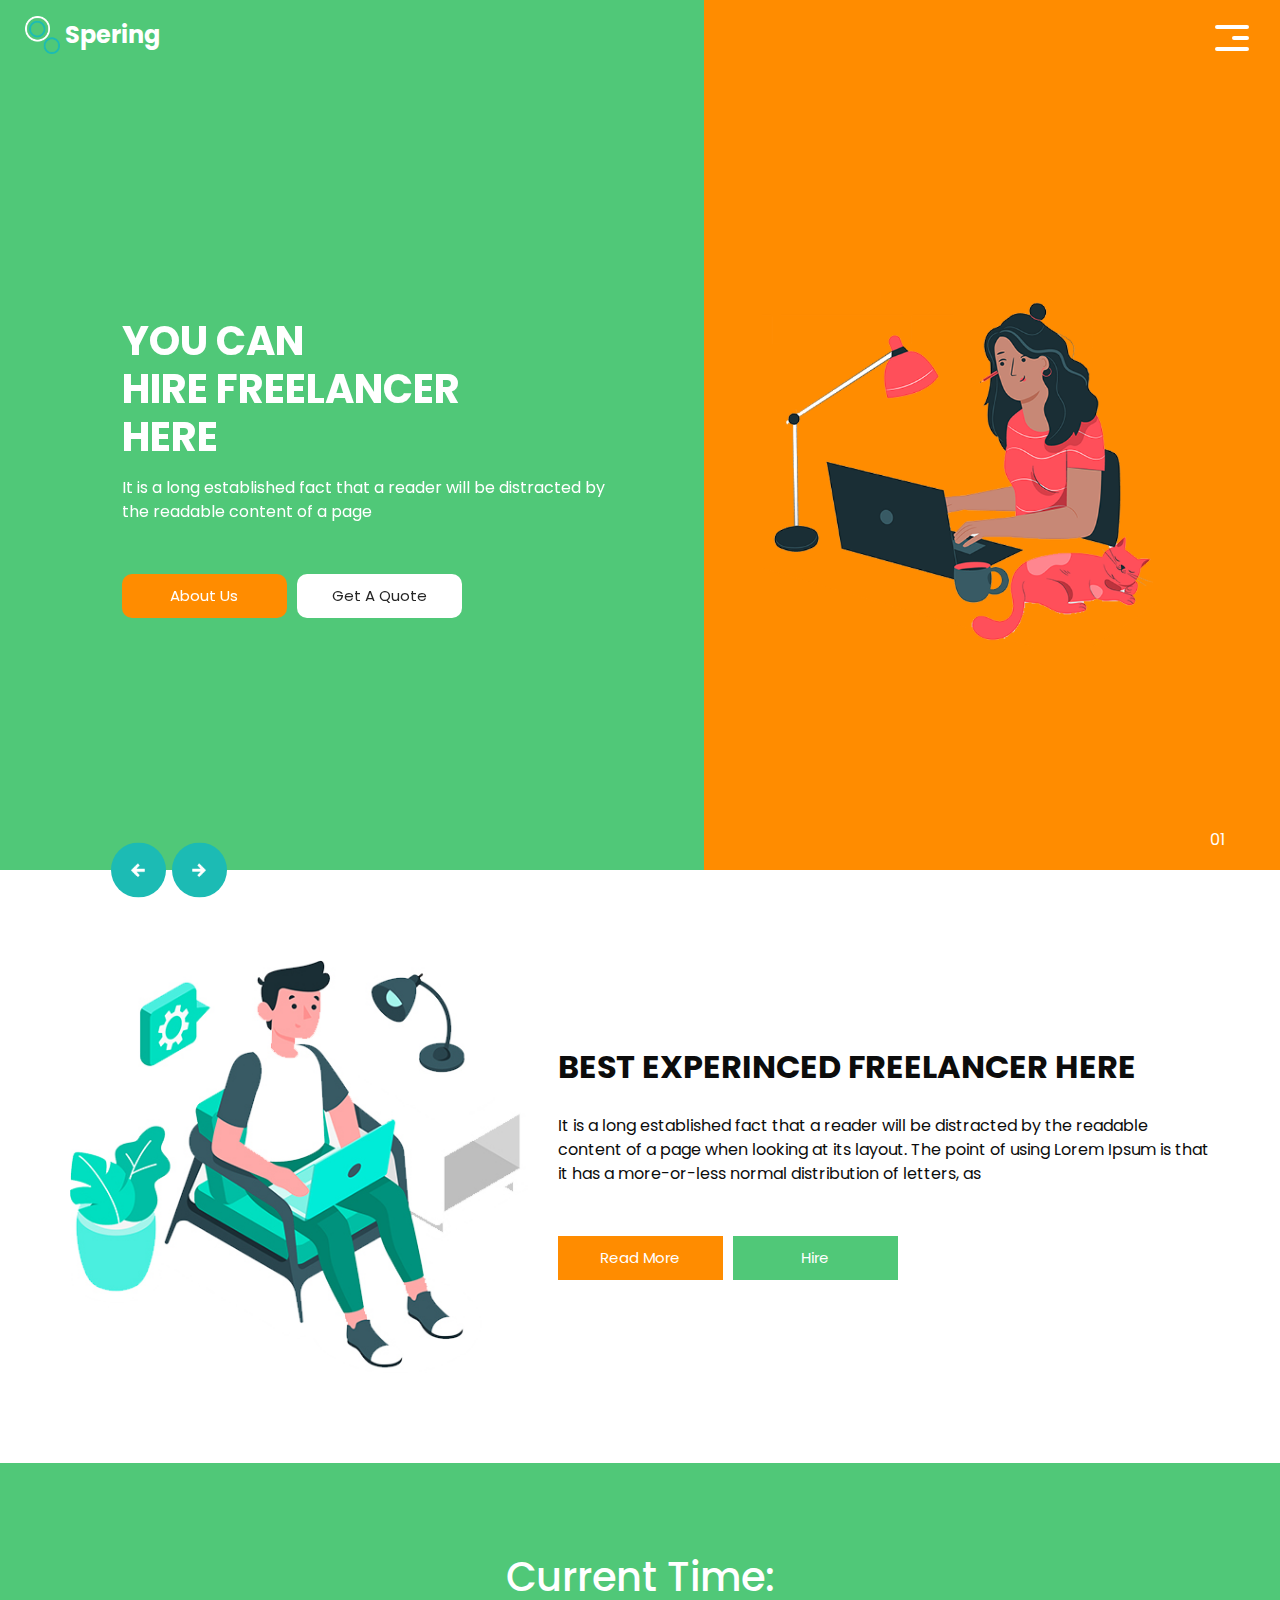
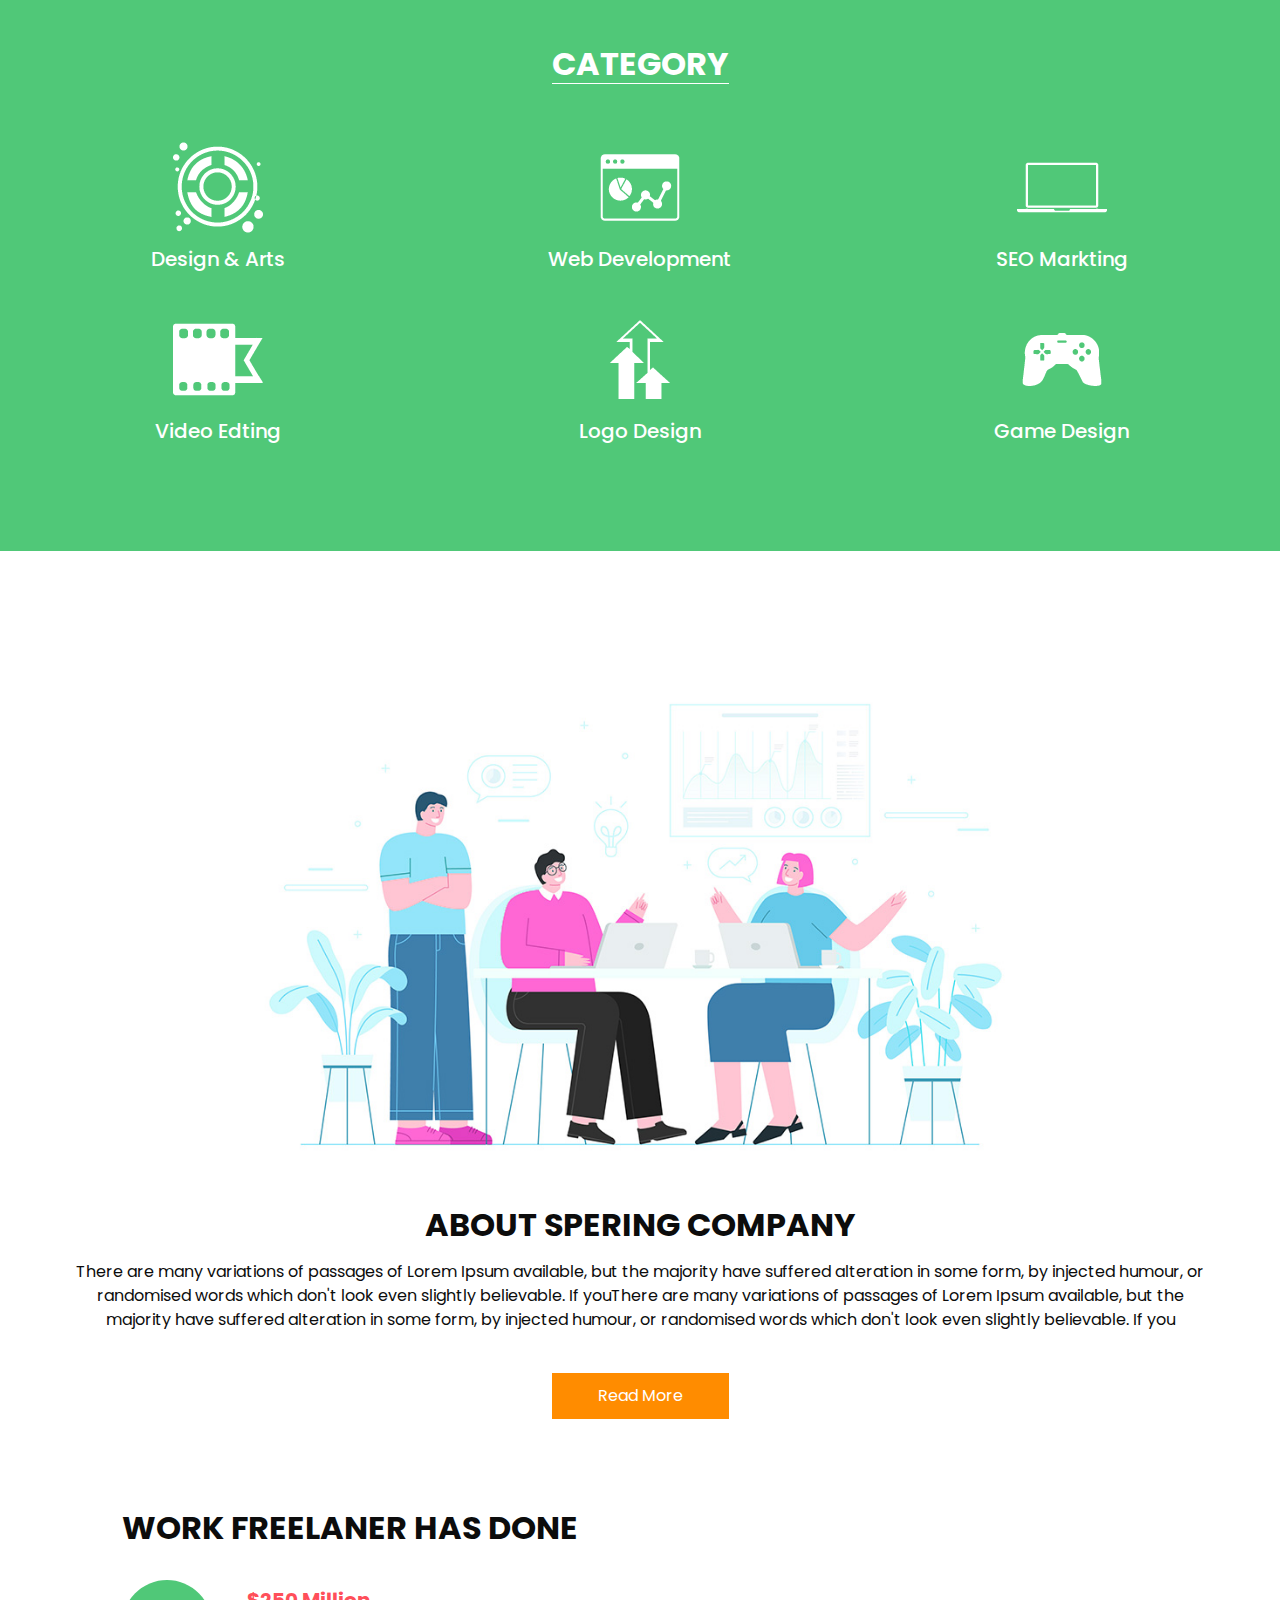
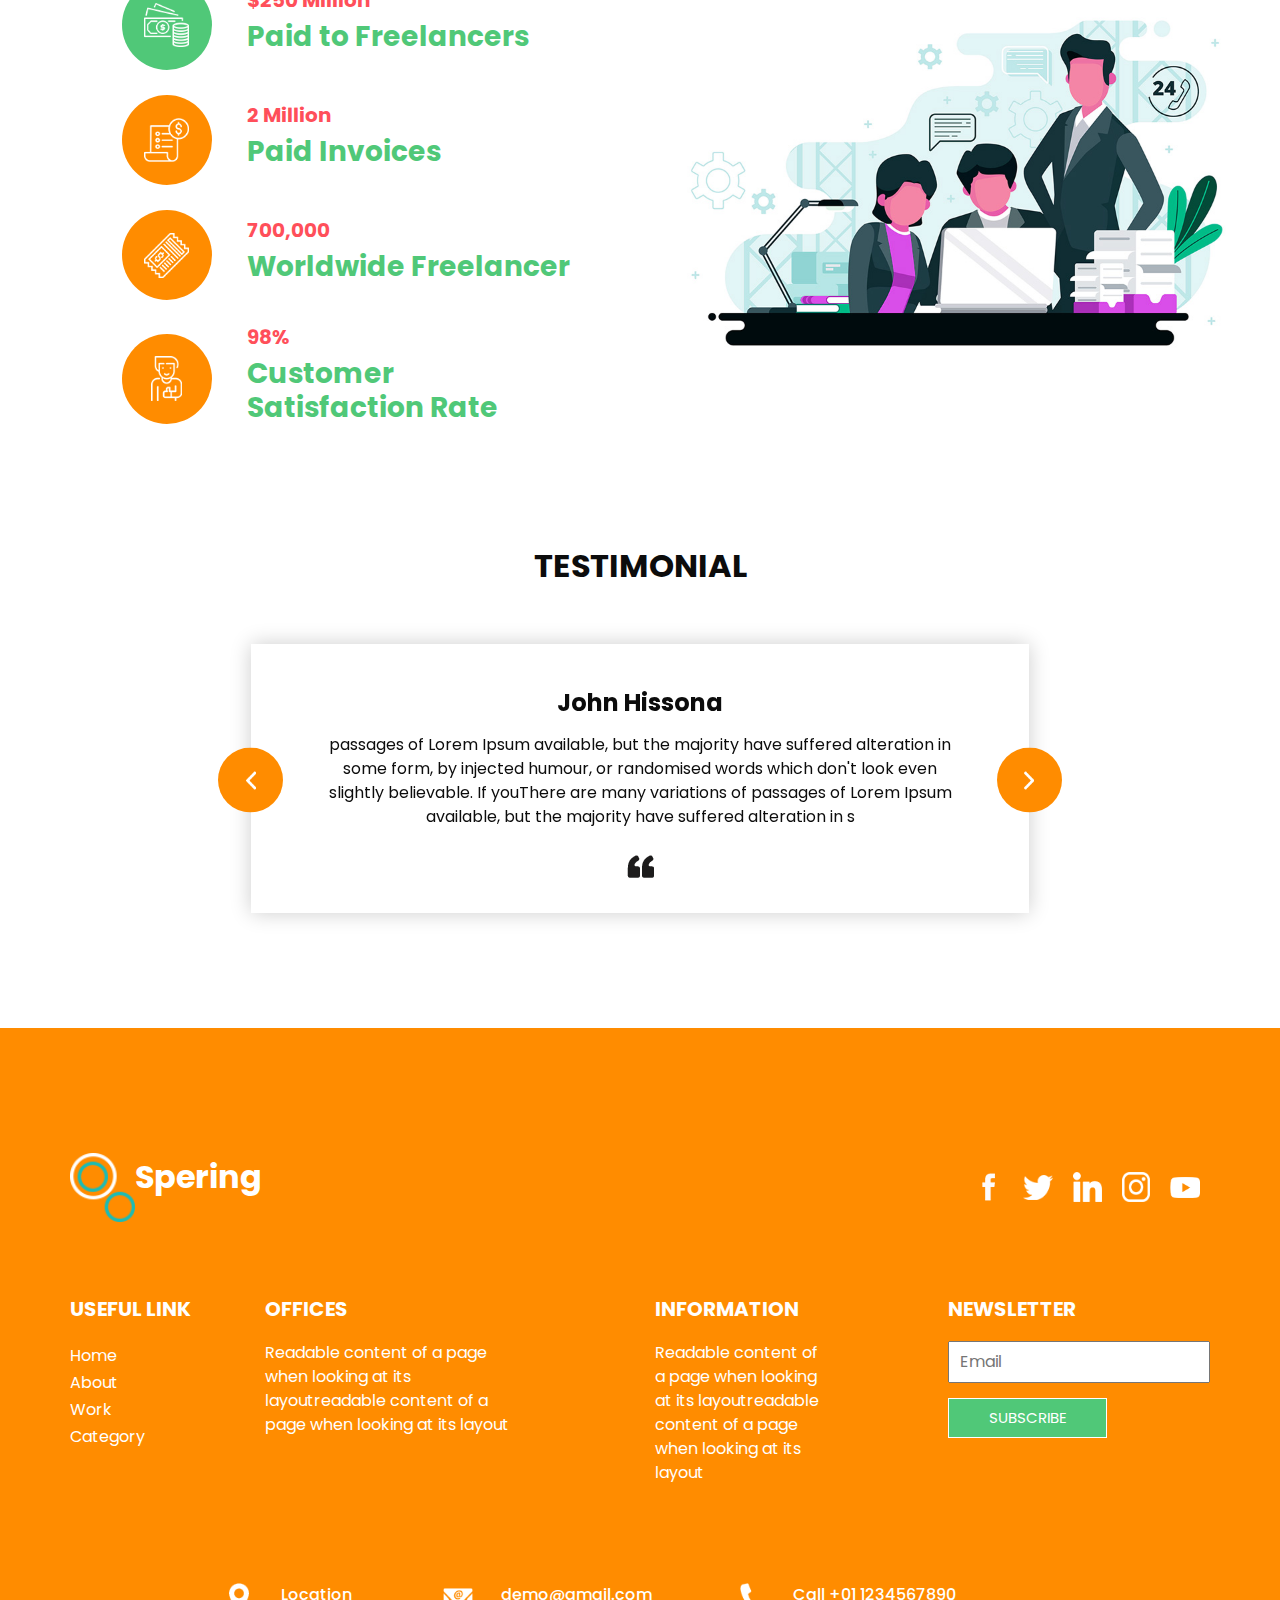
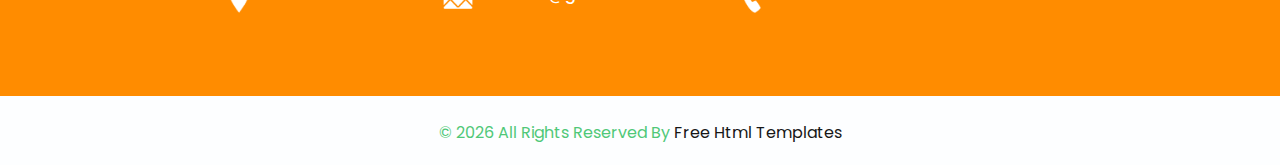
==== commit 6f11f4f8: "Update index.html" ====
--- a/index.html
+++ b/index.html
@@ -56,7 +56,7 @@
               </li>
               <li class="nav-item">
               <a class="nav-link" id="toggle-mode">Dark Mode</a>
-              </li>
+              </li>            
             </ul>
             <div class="user_option">
               <a href="">
@@ -252,6 +252,7 @@
 
   <section class="category_section layout_padding">
     <div class="container">
+       <h1>Current Time:<div id="time"></div></h1><br>
       <div class="heading_container">
         <h2>
           Category
@@ -320,6 +321,8 @@
         </div>
       </div>
     </div>
+
+
   </section>
 
 
@@ -690,16 +693,12 @@
         document.body.classList.toggle("dark-mode");
     };
 });
-
         function updateTime() {
             document.getElementById('time').innerText = new Date().toLocaleTimeString();
         }
         setInterval(updateTime, 1000);
-        
-        function changeBackground() {
-            document.body.style.backgroundColor = '#' + Math.floor(Math.random()*16777215).toString(16);
-        }
     
+   
     </script>
 </body>
 
--- a/css/style.css
+++ b/css/style.css
@@ -178,6 +178,11 @@
 .dark-mode button {
     background-color: #1a2e35;
     color: white;
+}
+#time{
+    color: black;
+    font-size: 50px;
+    margin-top: 20px;
 }
 .custom_nav-container {
   z-index: 99999;
@@ -890,4 +895,4 @@
   -webkit-transform: rotate(-45deg) translate(8px, -8px);
           transform: rotate(-45deg) translate(8px, -8px);
 }
-/*# sourceMappingURL=style.css.map */+/*# sourceMappingURL=style.css.map */
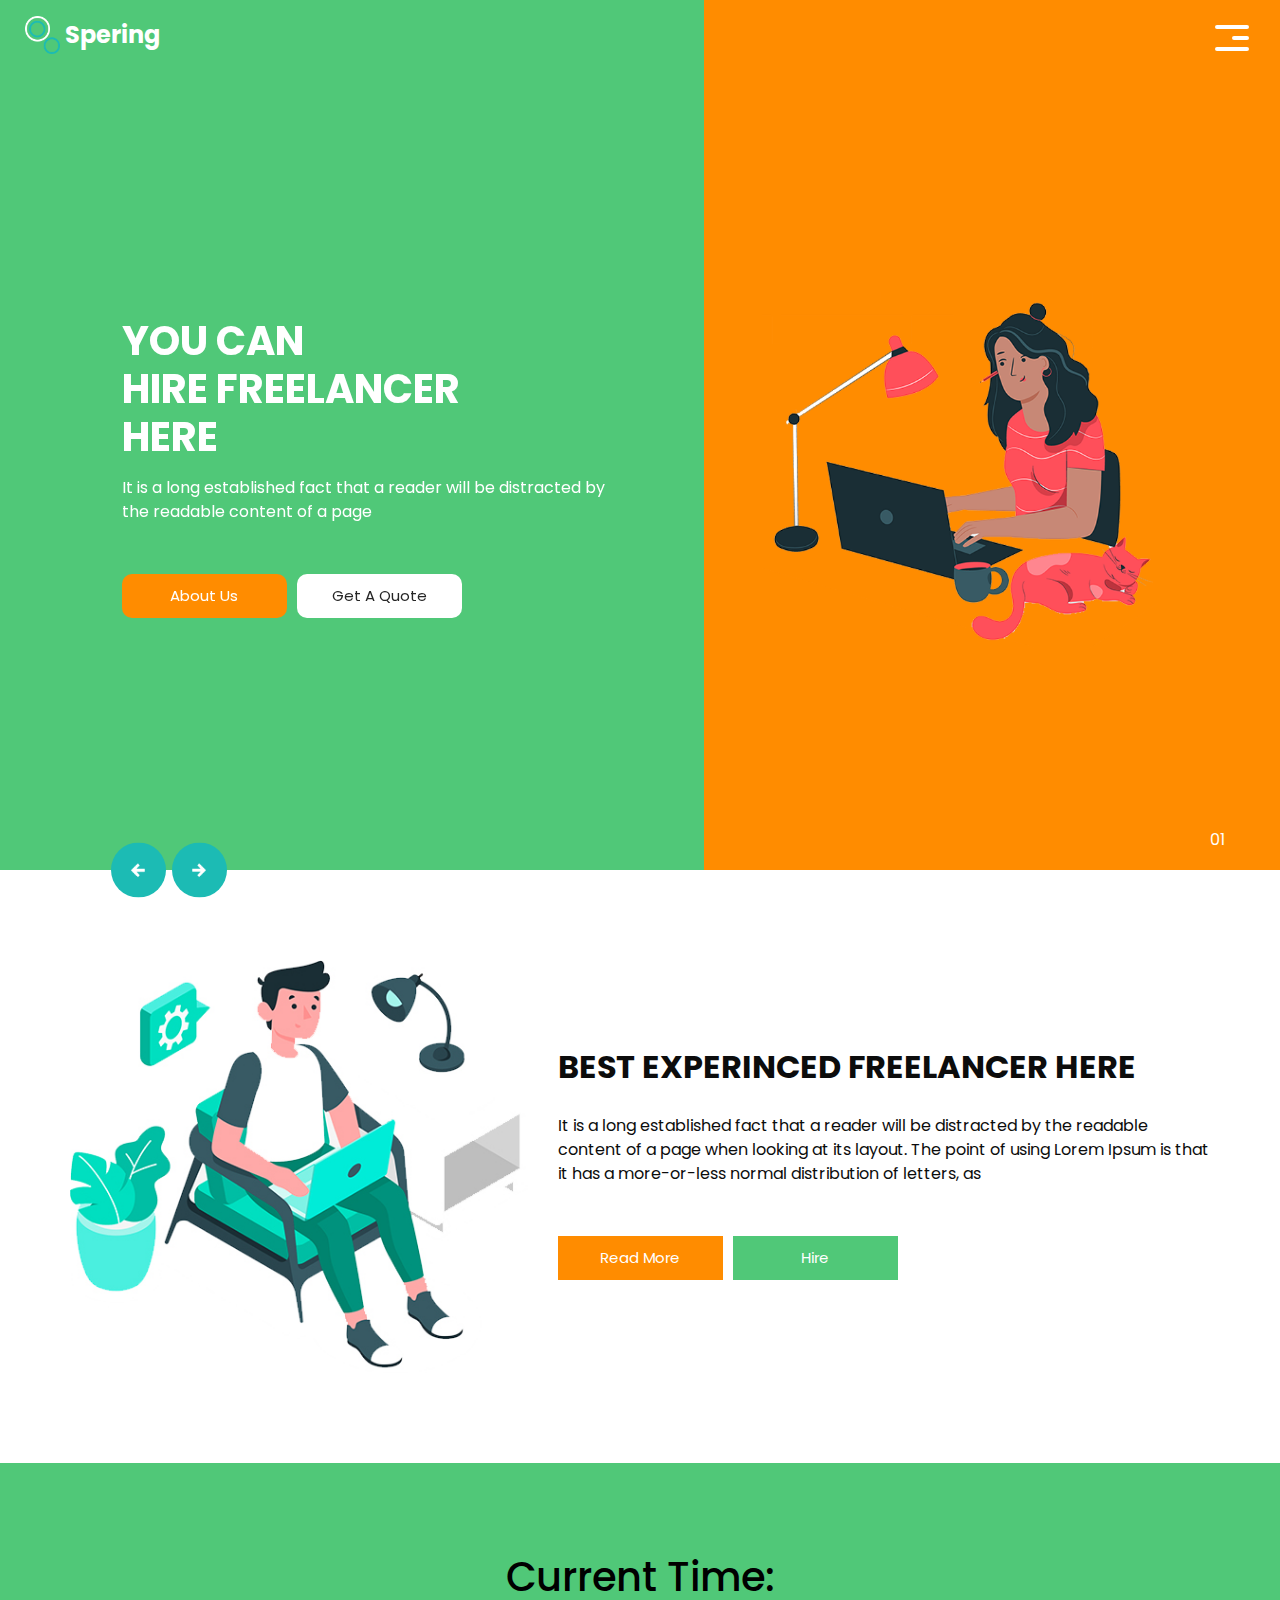
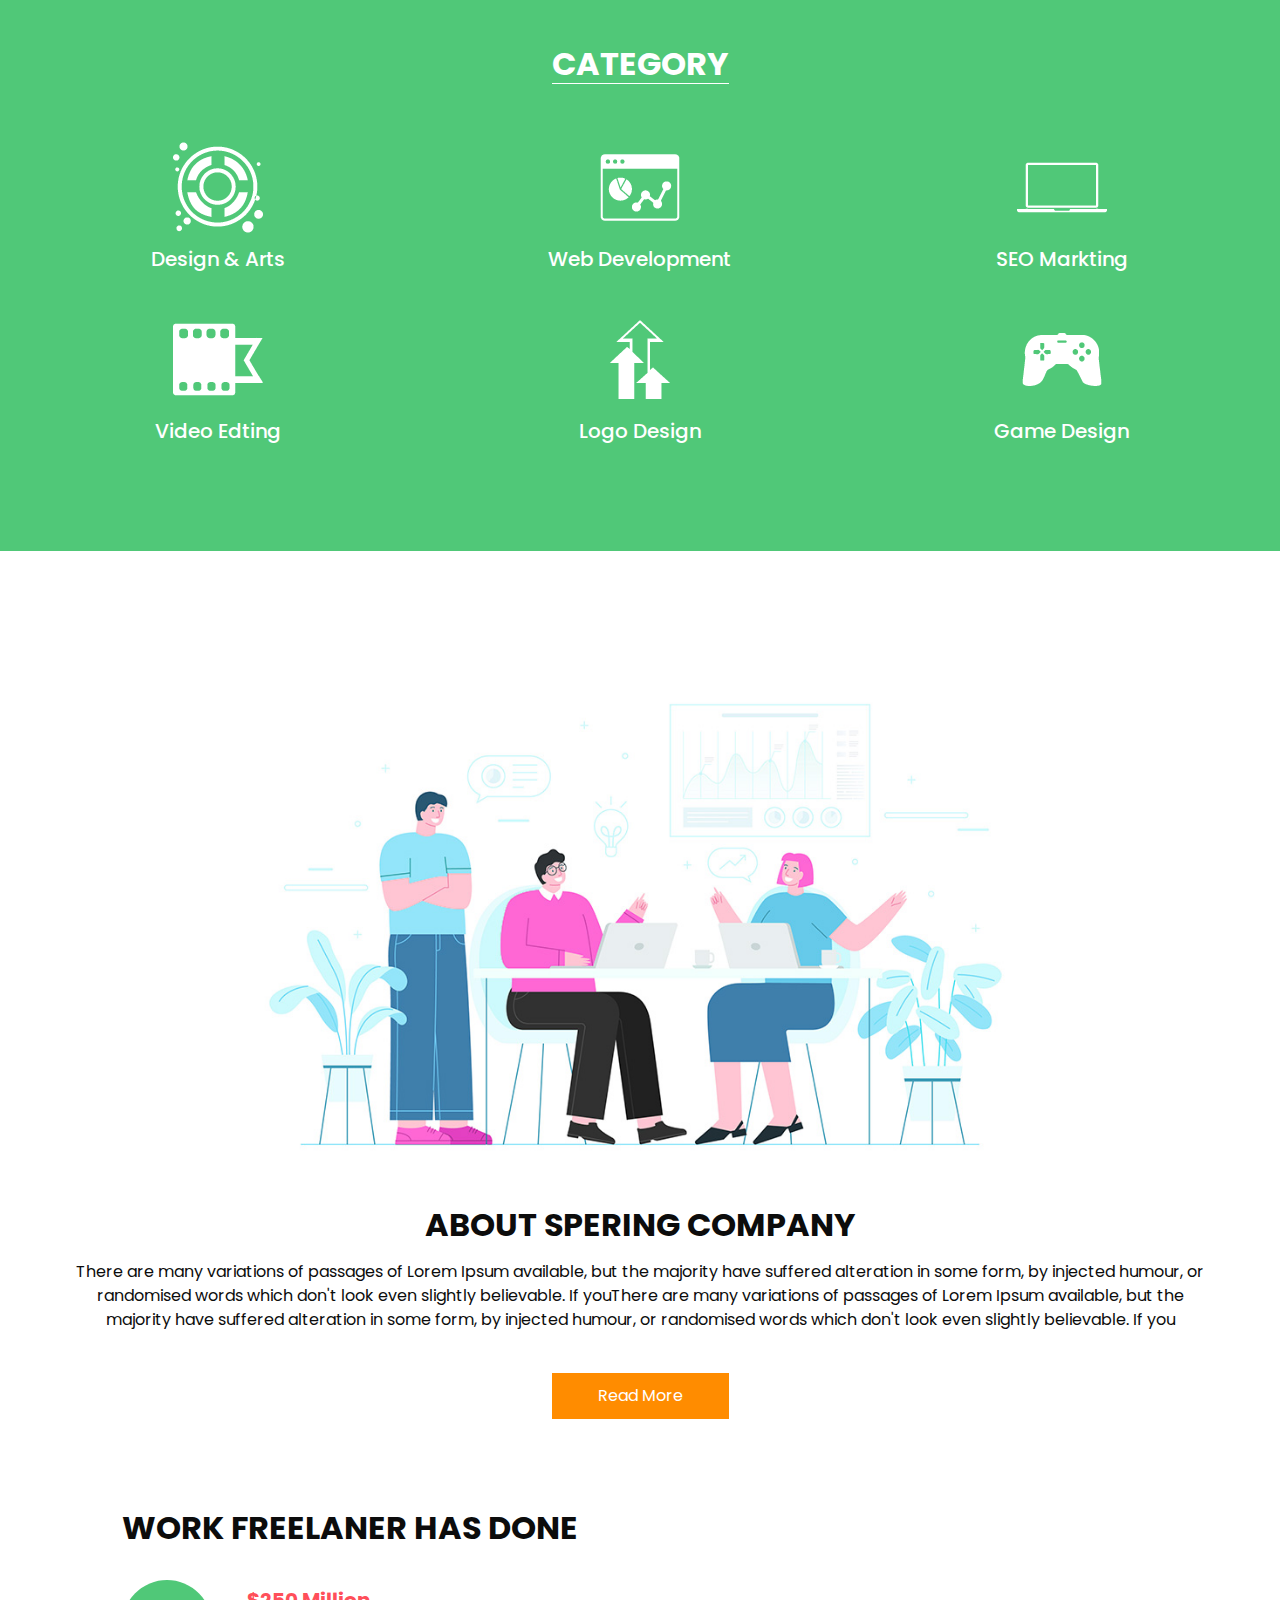
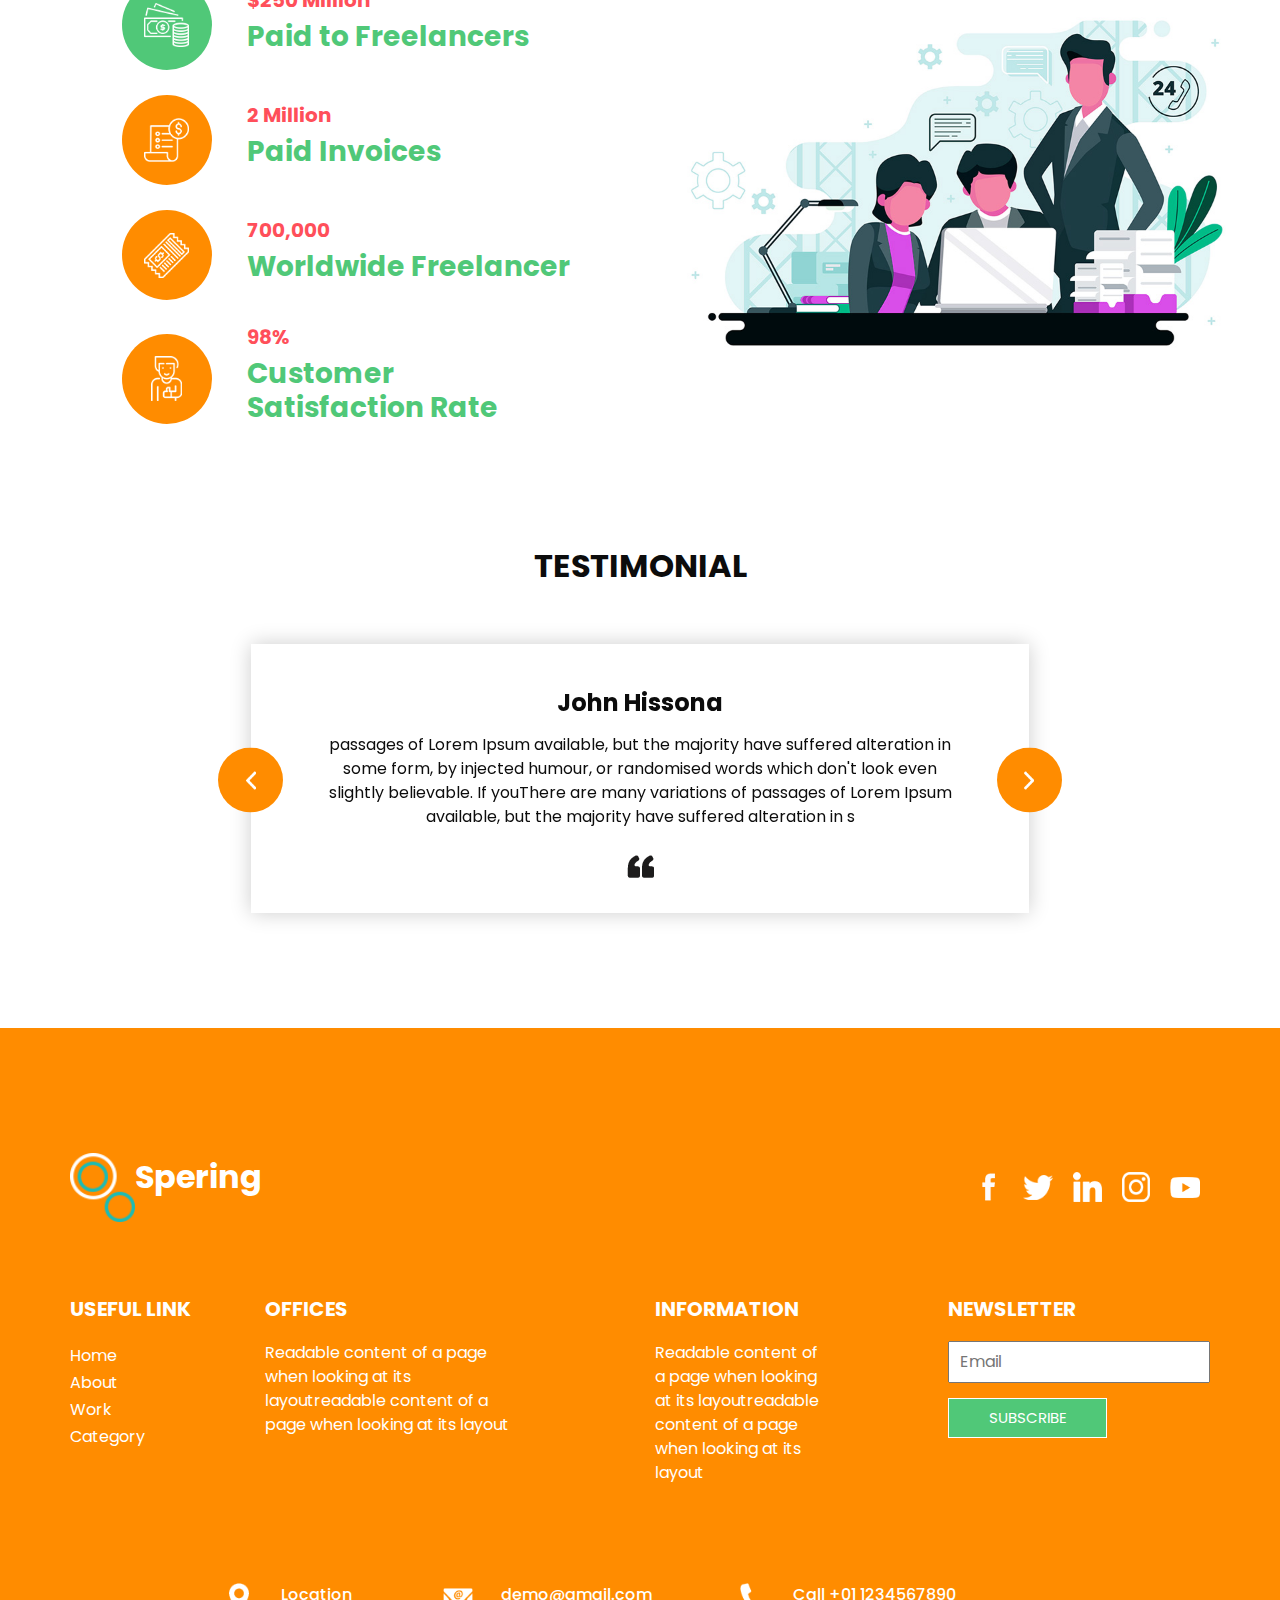
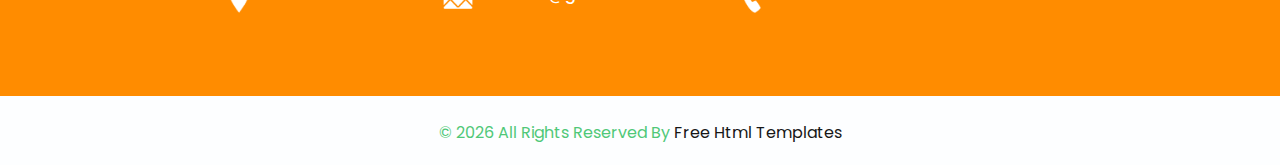
==== commit 4f3542ab: "Update index.html" ====
--- a/index.html
+++ b/index.html
@@ -252,7 +252,7 @@
 
   <section class="category_section layout_padding">
     <div class="container">
-       <h1>Current Time:<div id="time"></div></h1><br>
+       <h1 style="color:black">Current Time:<div id="time"></div></h1><br>
       <div class="heading_container">
         <h2>
           Category
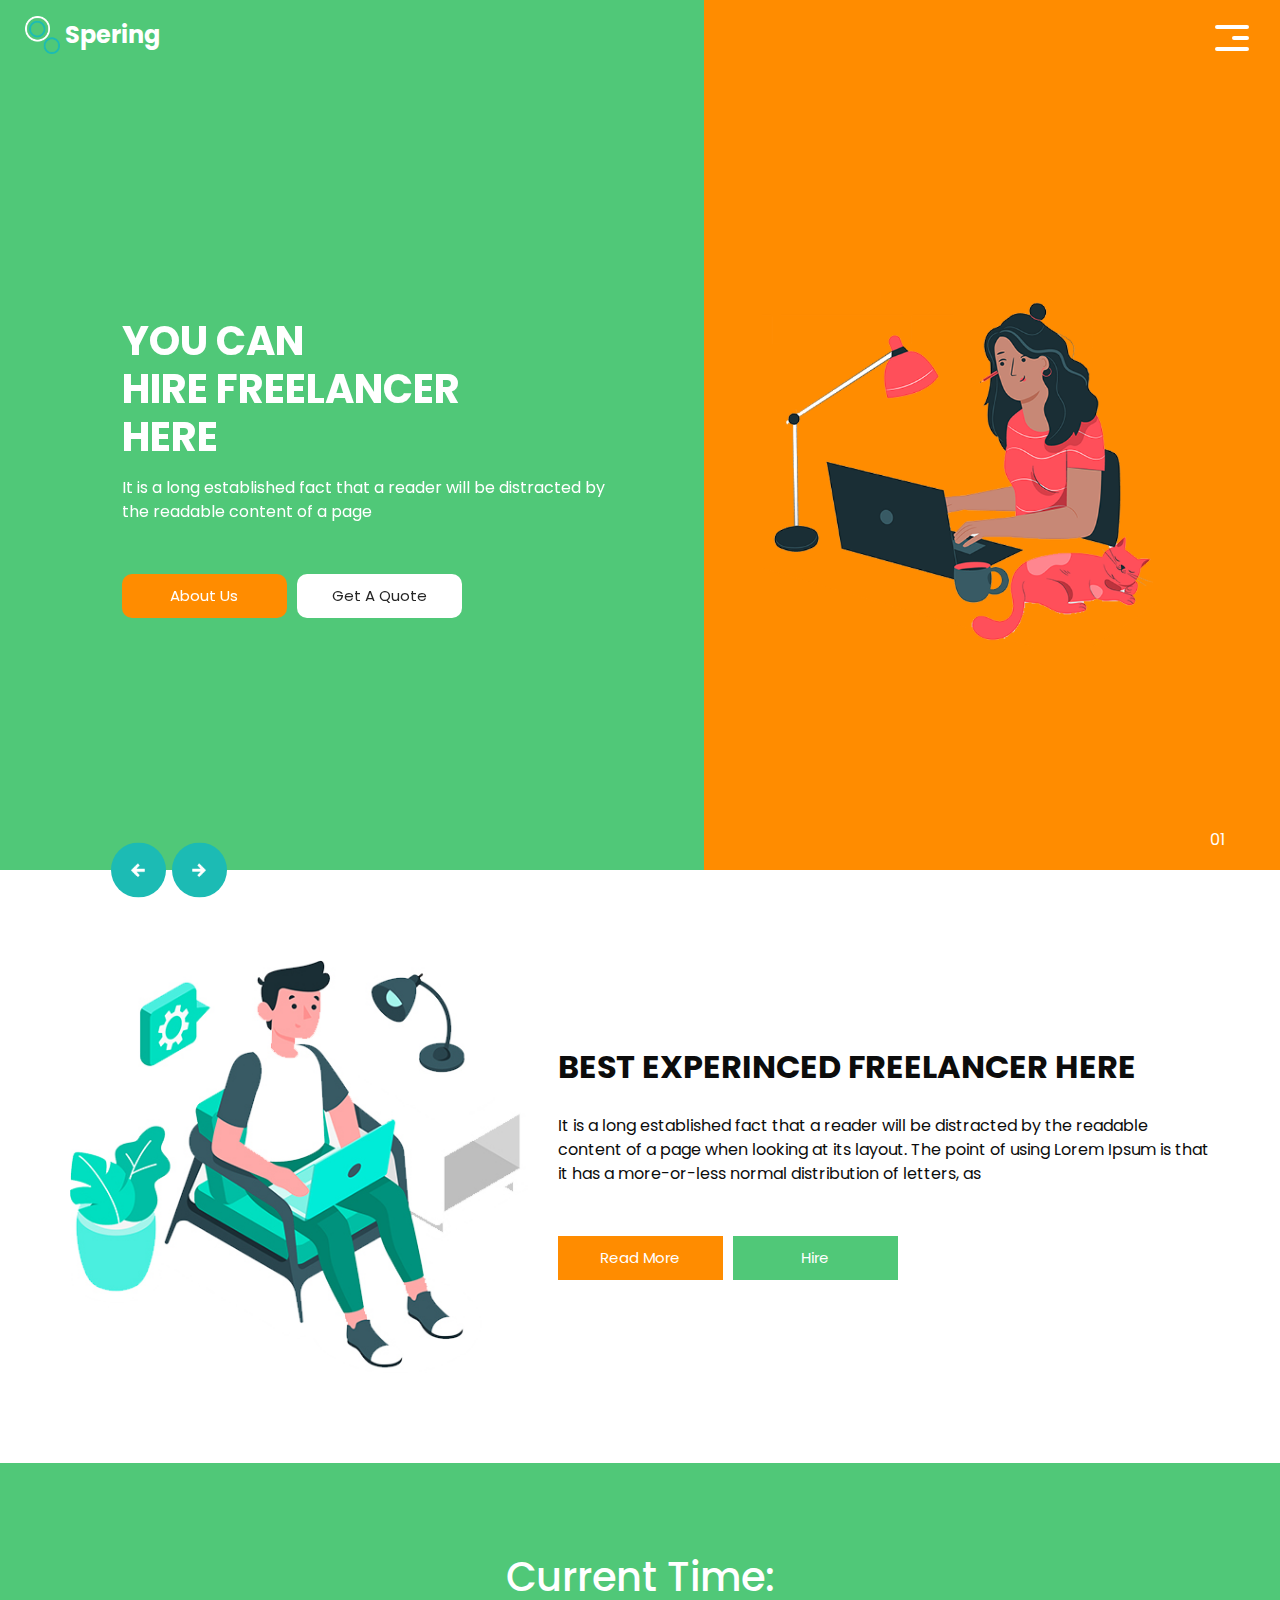
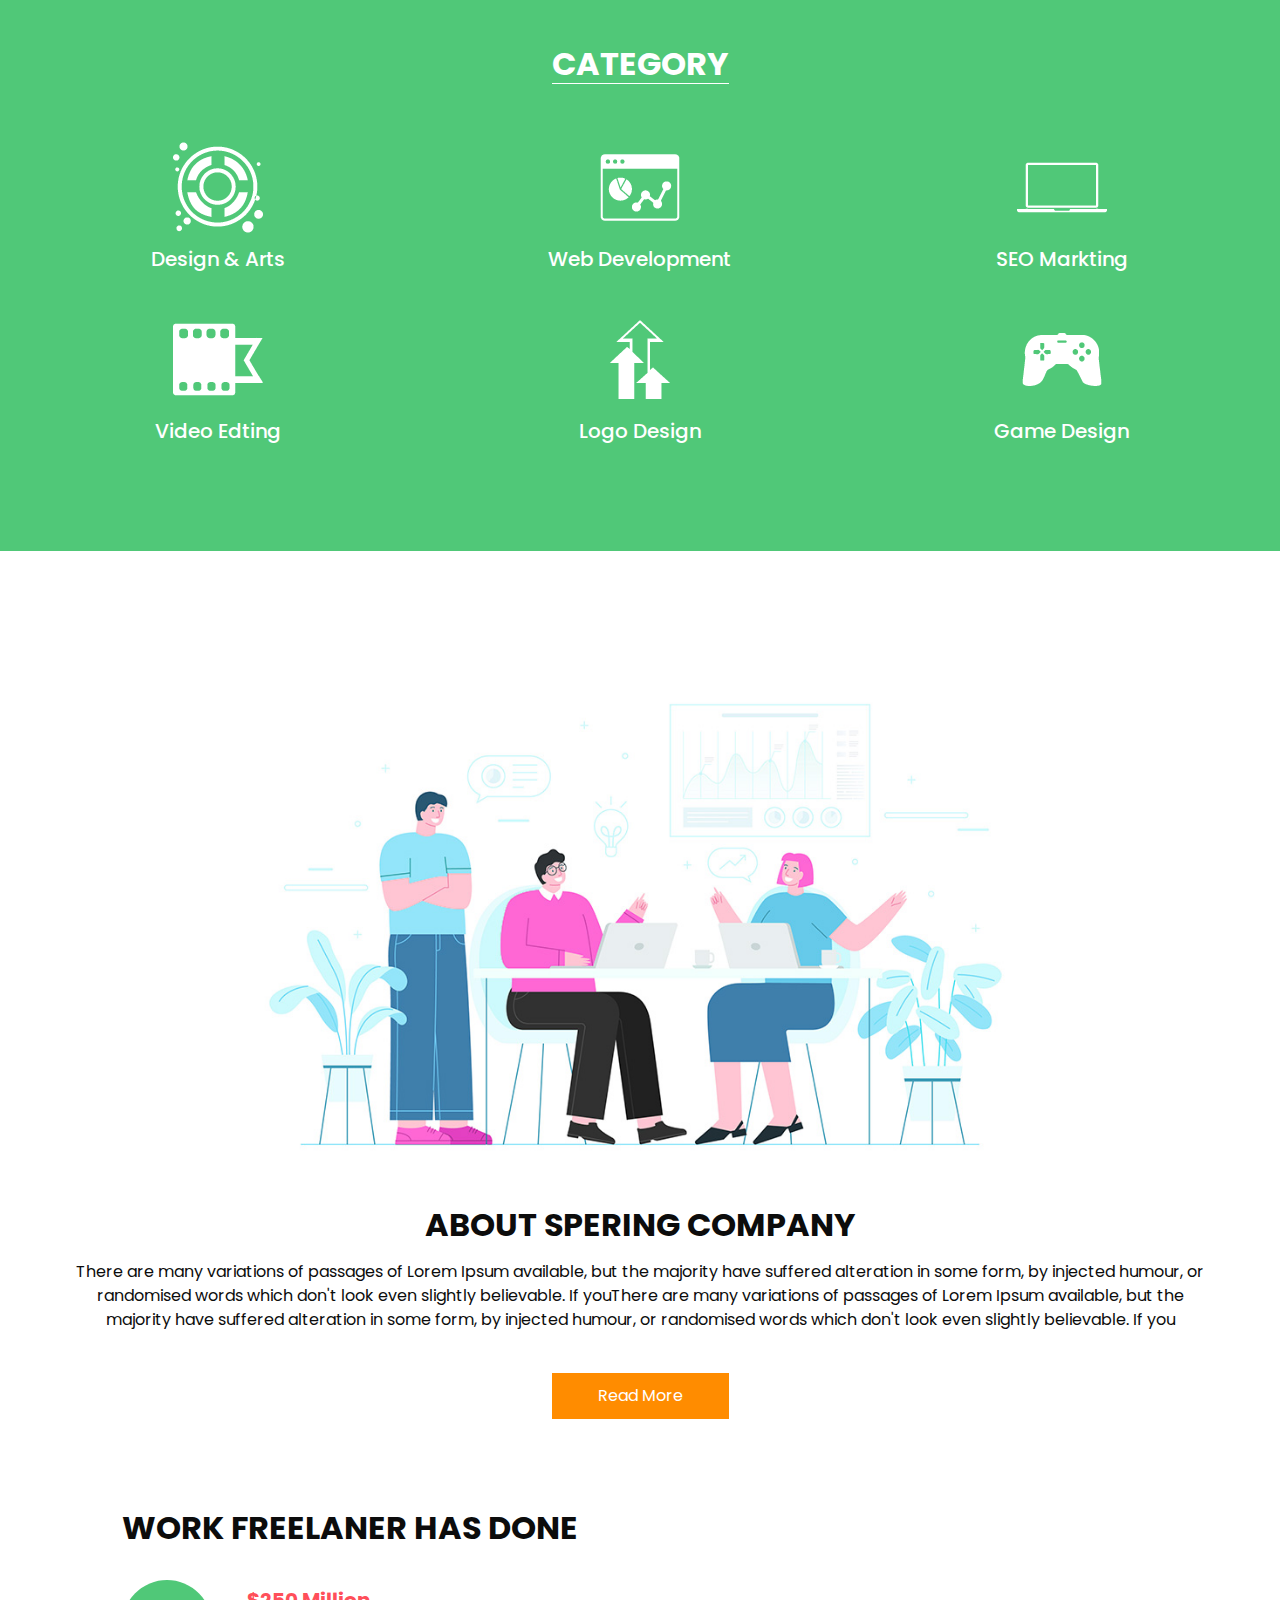
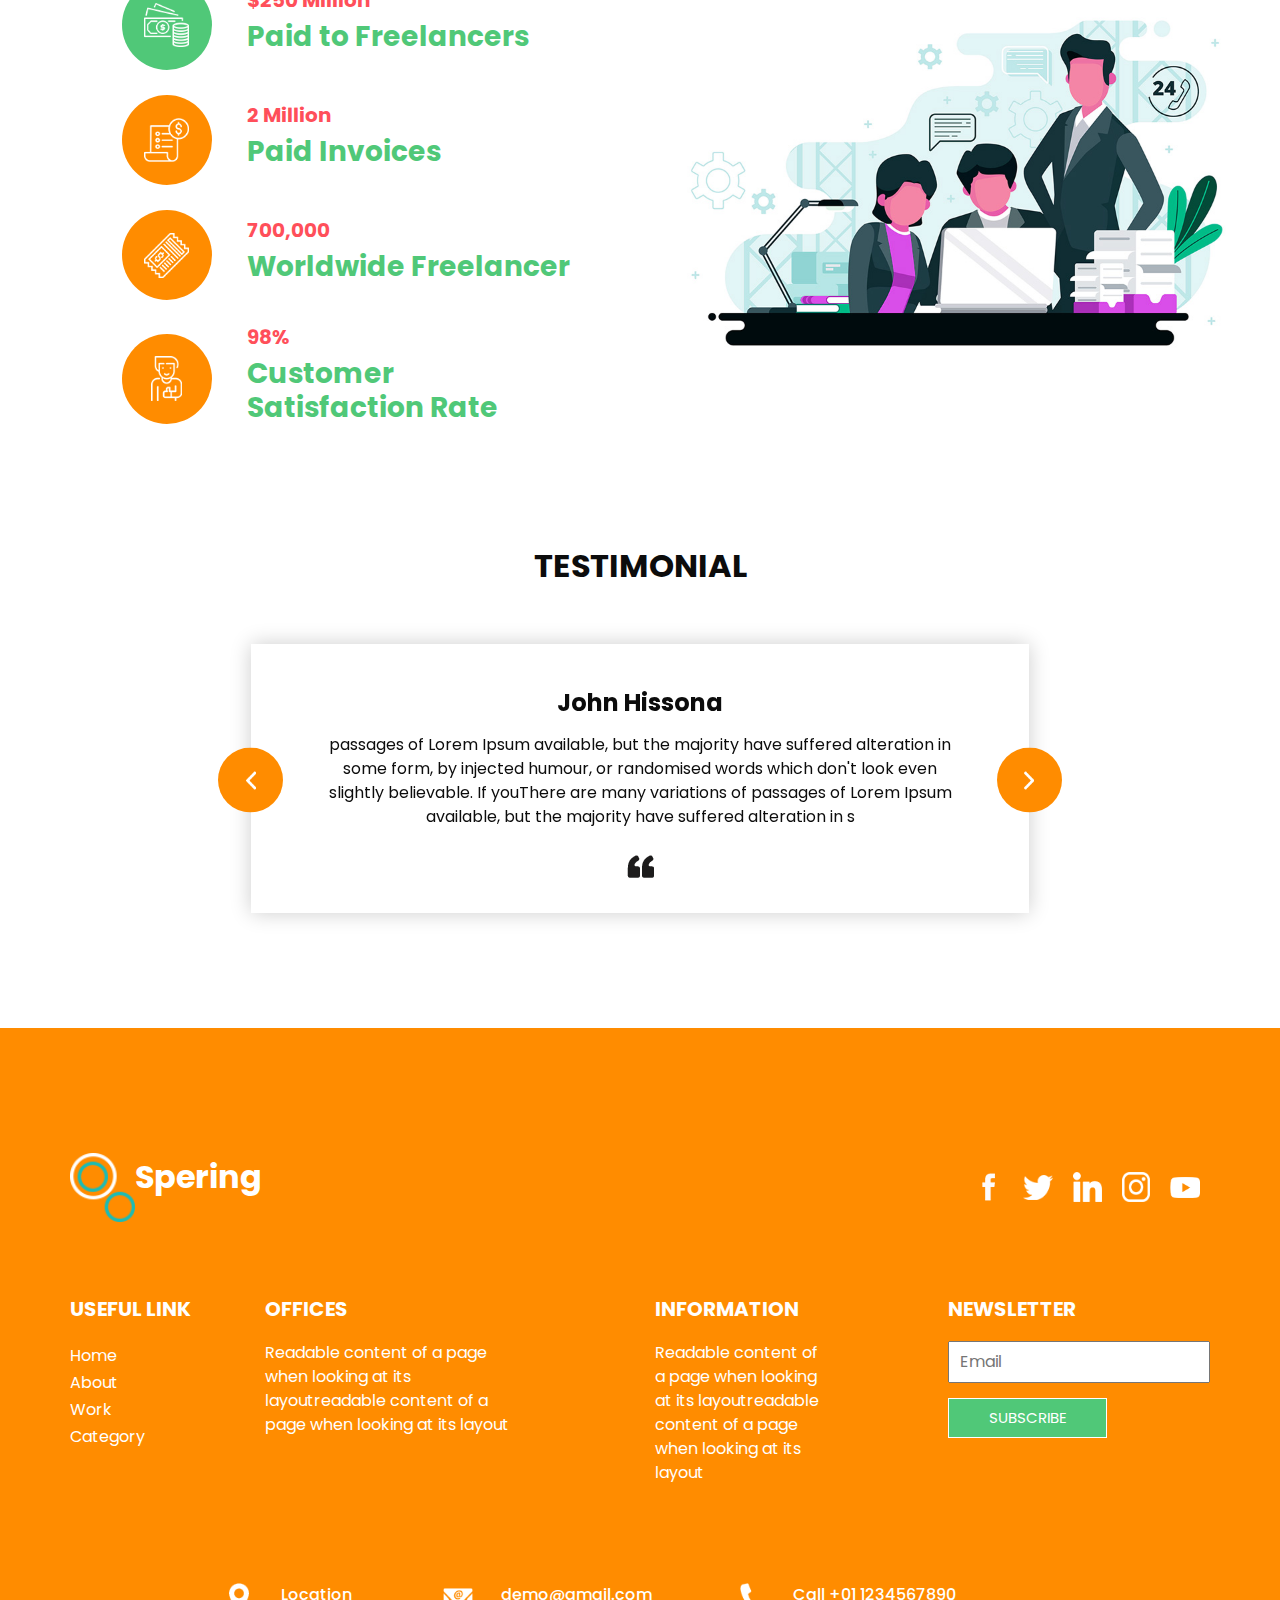
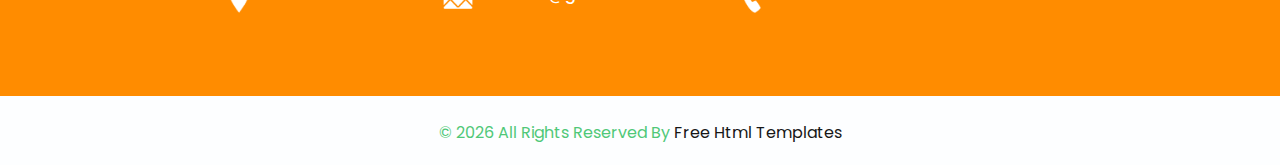
==== commit 08e6e66a: "Add files via upload" ====
--- a/index.html
+++ b/index.html
@@ -252,7 +252,7 @@
 
   <section class="category_section layout_padding">
     <div class="container">
-       <h1 style="color:black">Current Time:<div id="time"></div></h1><br>
+       <h1>Current Time:<div id="time"></div></h1><br>
       <div class="heading_container">
         <h2>
           Category
@@ -705,4 +705,4 @@
 </body>
 </body>
 
-</html>
+</html>